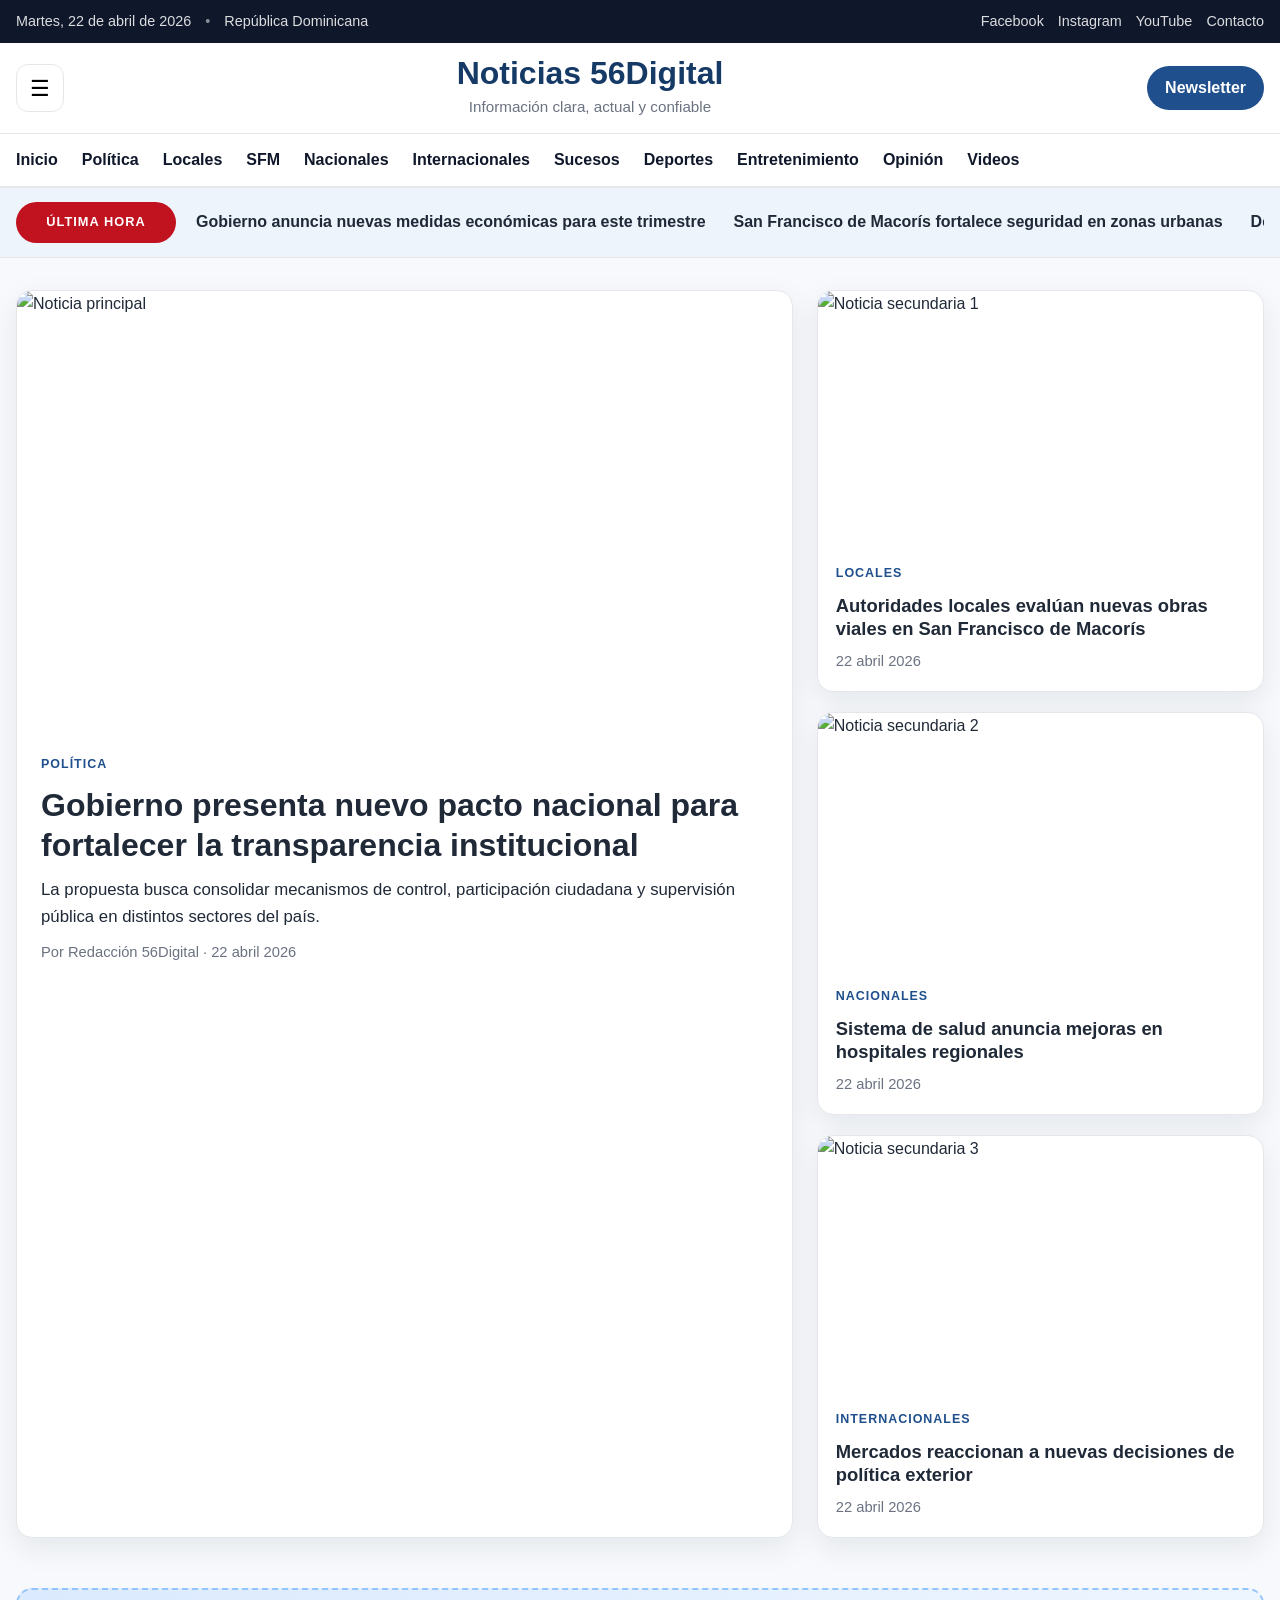
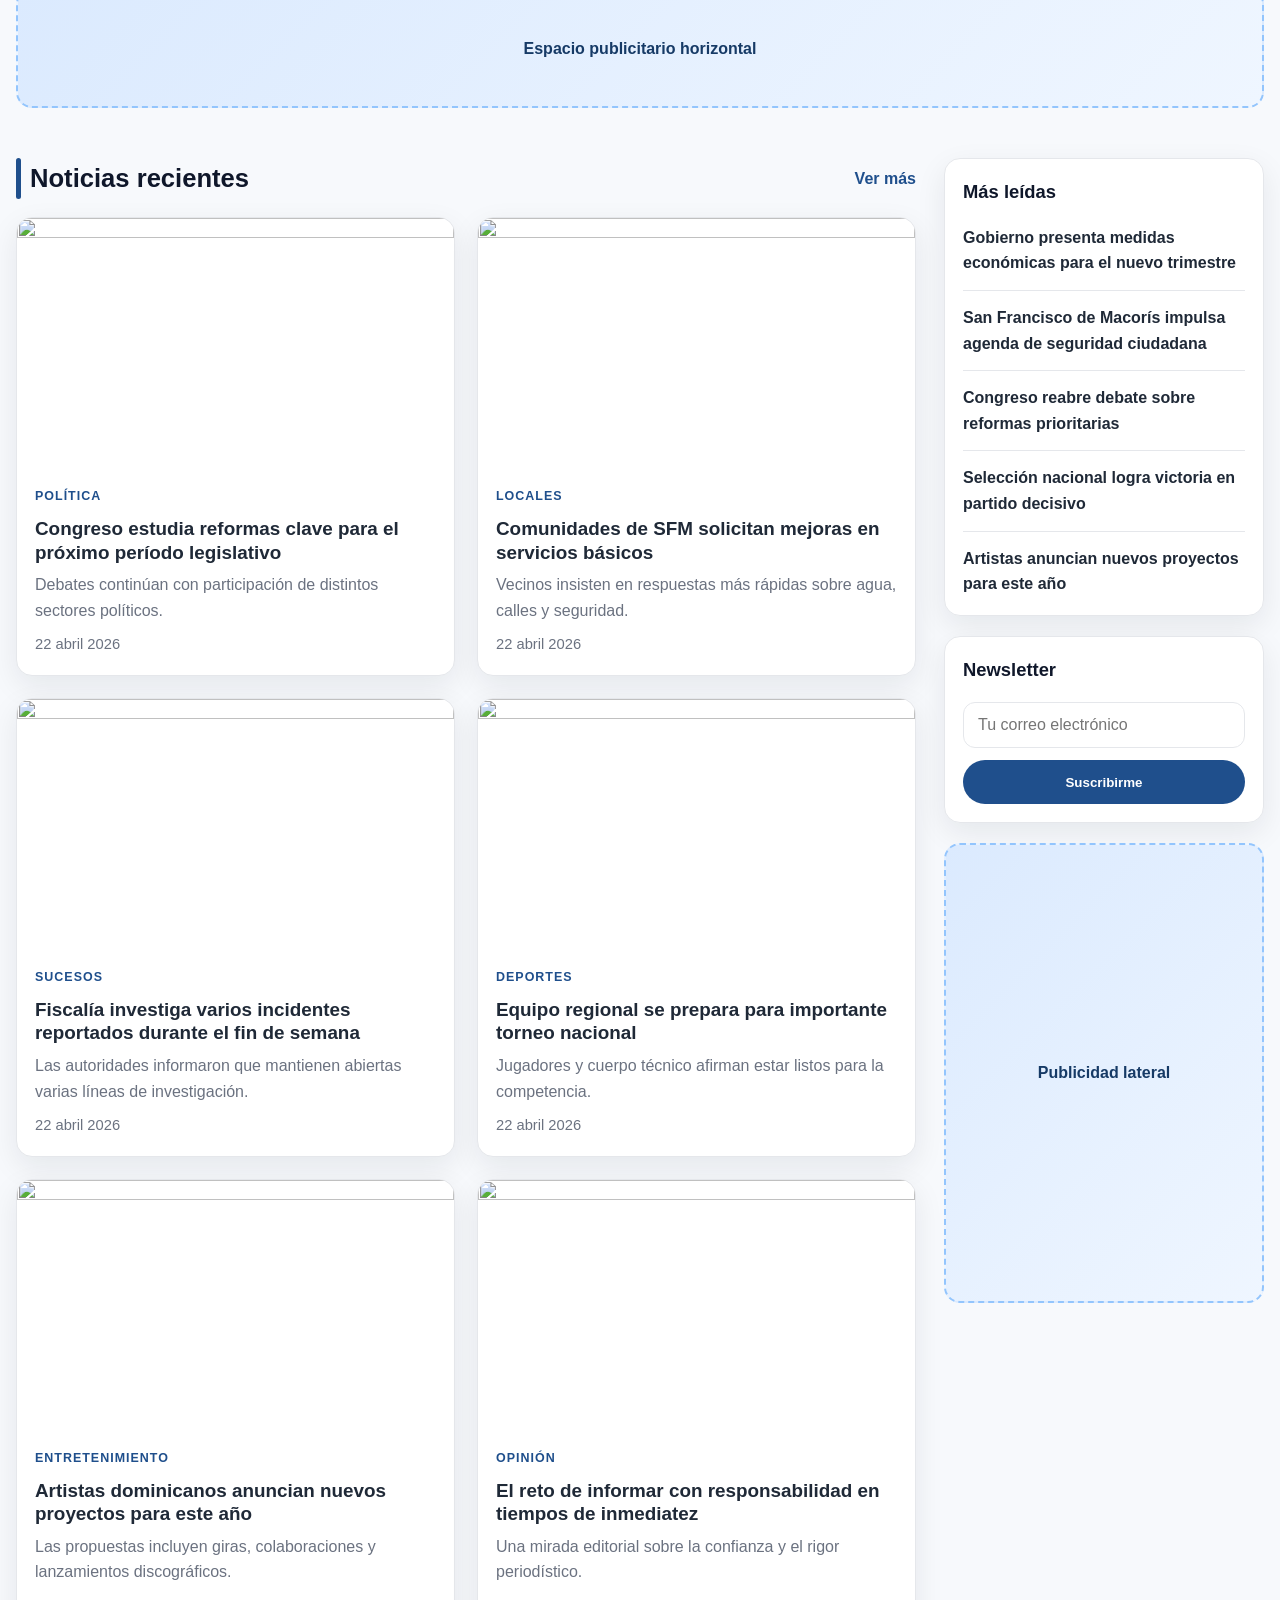
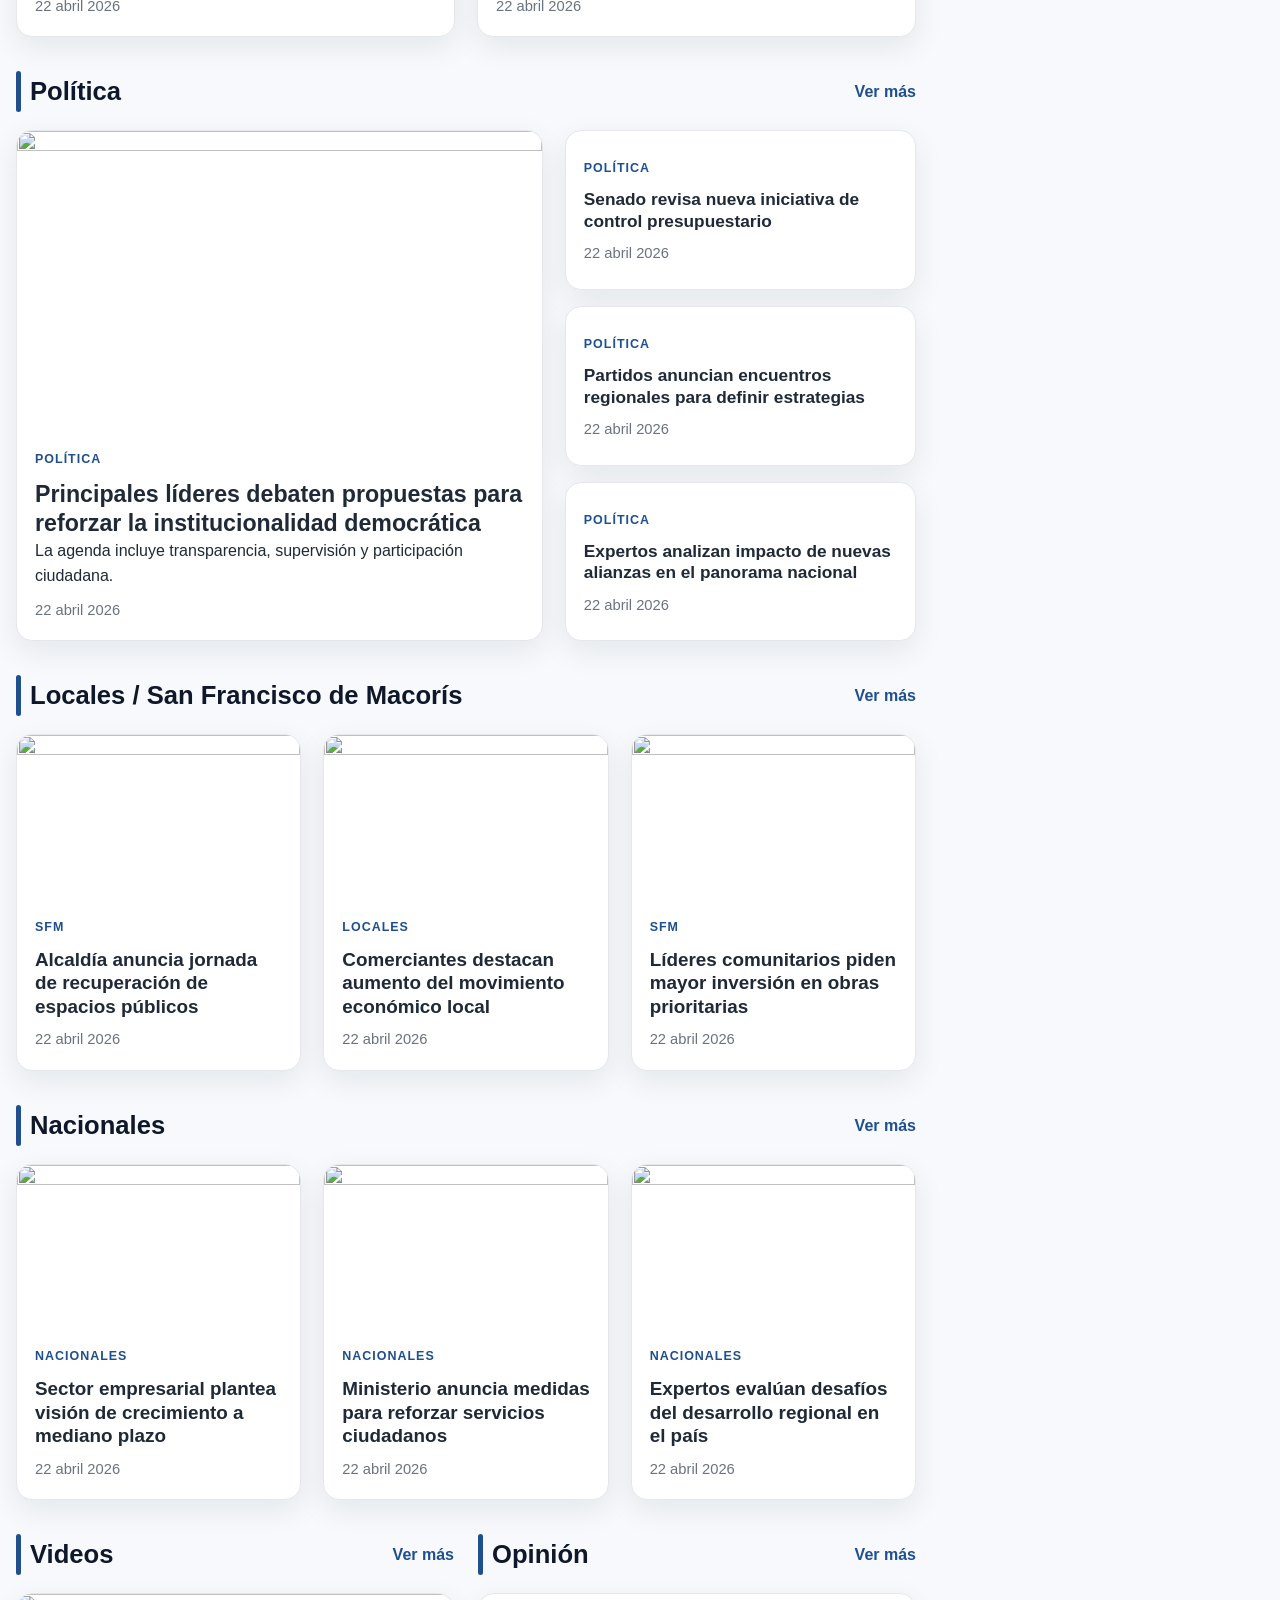
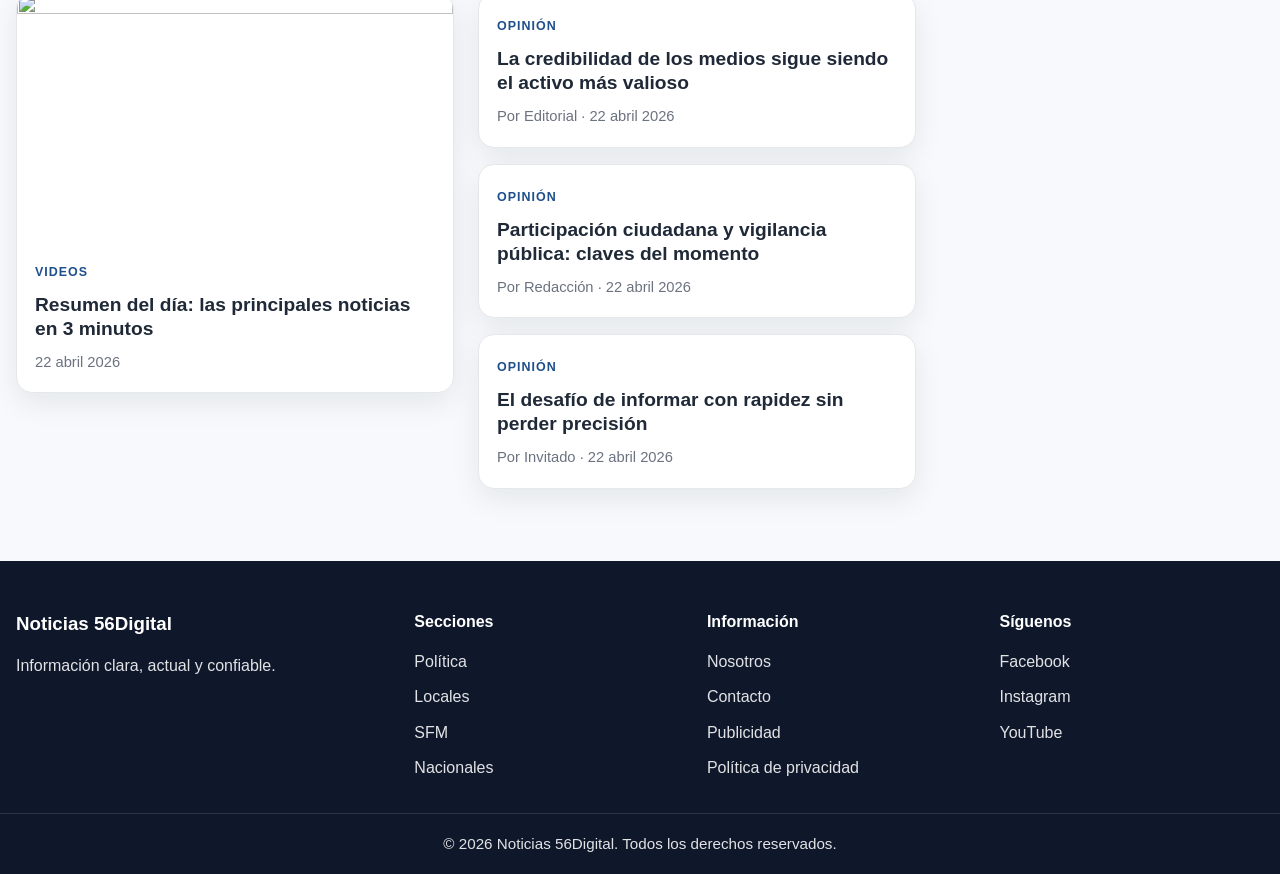
==== noticias56/index.html @ 01915452 "Add files via upload" ====
<!DOCTYPE html>
<html lang="es">
<head>
  <meta charset="UTF-8" />
  <meta name="viewport" content="width=device-width, initial-scale=1.0" />
  <title>Noticias 56Digital | Información clara, actual y confiable</title>
  <meta name="description" content="Portal de noticias de República Dominicana y San Francisco de Macorís. Información clara, actual y confiable." />
  <link rel="stylesheet" href="css/styles.css">
</head>
<body>

  <!-- TOP BAR -->
  <div class="topbar">
    <div class="container topbar-inner">
      <div class="topbar-left">
        <span>Martes, 22 de abril de 2026</span>
        <span class="dot">•</span>
        <span>República Dominicana</span>
      </div>
      <div class="topbar-right">
        <a href="#">Facebook</a>
        <a href="#">Instagram</a>
        <a href="#">YouTube</a>
        <a href="#">Contacto</a>
      </div>
    </div>
  </div>

  <!-- HEADER -->
  <header class="site-header">
    <div class="container header-main">
      <button class="menu-toggle" aria-label="Abrir menú">☰</button>

      <div class="brand">
        <a href="#">
          <h1>Noticias 56Digital</h1>
          <p>Información clara, actual y confiable</p>
        </a>
      </div>

      <div class="header-actions">
        <a href="#" class="btn btn-newsletter">Newsletter</a>
      </div>
    </div>

    <nav class="main-nav">
      <div class="container nav-inner">
        <a href="#">Inicio</a>
        <a href="#">Política</a>
        <a href="#">Locales</a>
        <a href="#">SFM</a>
        <a href="#">Nacionales</a>
        <a href="#">Internacionales</a>
        <a href="#">Sucesos</a>
        <a href="#">Deportes</a>
        <a href="#">Entretenimiento</a>
        <a href="#">Opinión</a>
        <a href="#">Videos</a>
      </div>
    </nav>
  </header>

  <!-- BREAKING NEWS -->
  <section class="breaking-news">
    <div class="container breaking-inner">
      <span class="breaking-label">ÚLTIMA HORA</span>
      <div class="breaking-ticker">
        <a href="#">Gobierno anuncia nuevas medidas económicas para este trimestre</a>
        <a href="#">San Francisco de Macorís fortalece seguridad en zonas urbanas</a>
        <a href="#">Deportes: selección nacional logra importante victoria</a>
      </div>
    </div>
  </section>

  <main>

    <!-- HERO -->
    <section class="hero-section section-space">
      <div class="container hero-grid">
        <article class="hero-main card">
          <a href="#" class="image-wrap">
            <img src="https://via.placeholder.com/900x520" alt="Noticia principal" />
          </a>
          <div class="card-content hero-content">
            <span class="category">Política</span>
            <h2>
              <a href="#">Gobierno presenta nuevo pacto nacional para fortalecer la transparencia institucional</a>
            </h2>
            <p>
              La propuesta busca consolidar mecanismos de control, participación ciudadana y supervisión pública en distintos sectores del país.
            </p>
            <div class="meta">Por Redacción 56Digital · 22 abril 2026</div>
          </div>
        </article>

        <div class="hero-side">
          <article class="side-story card">
            <a href="#" class="image-wrap">
              <img src="https://via.placeholder.com/420x220" alt="Noticia secundaria 1" />
            </a>
            <div class="card-content">
              <span class="category">Locales</span>
              <h3><a href="#">Autoridades locales evalúan nuevas obras viales en San Francisco de Macorís</a></h3>
              <div class="meta">22 abril 2026</div>
            </div>
          </article>

          <article class="side-story card">
            <a href="#" class="image-wrap">
              <img src="https://via.placeholder.com/420x220" alt="Noticia secundaria 2" />
            </a>
            <div class="card-content">
              <span class="category">Nacionales</span>
              <h3><a href="#">Sistema de salud anuncia mejoras en hospitales regionales</a></h3>
              <div class="meta">22 abril 2026</div>
            </div>
          </article>

          <article class="side-story card">
            <a href="#" class="image-wrap">
              <img src="https://via.placeholder.com/420x220" alt="Noticia secundaria 3" />
            </a>
            <div class="card-content">
              <span class="category">Internacionales</span>
              <h3><a href="#">Mercados reaccionan a nuevas decisiones de política exterior</a></h3>
              <div class="meta">22 abril 2026</div>
            </div>
          </article>
        </div>
      </div>
    </section>

    <!-- AD BANNER -->
    <section class="ad-banner section-space-sm">
      <div class="container">
        <div class="ad ad-horizontal">Espacio publicitario horizontal</div>
      </div>
    </section>

    <!-- MAIN CONTENT + SIDEBAR -->
    <section class="main-news section-space">
      <div class="container content-grid">

        <div class="content-main">

          <!-- RECIENTES -->
          <section class="news-block">
            <div class="section-heading">
              <h2>Noticias recientes</h2>
              <a href="#">Ver más</a>
            </div>

            <div class="news-grid">
              <article class="news-card card">
                <a href="#" class="image-wrap"><img src="https://via.placeholder.com/420x250" alt=""></a>
                <div class="card-content">
                  <span class="category">Política</span>
                  <h3><a href="#">Congreso estudia reformas clave para el próximo período legislativo</a></h3>
                  <p>Debates continúan con participación de distintos sectores políticos.</p>
                  <div class="meta">22 abril 2026</div>
                </div>
              </article>

              <article class="news-card card">
                <a href="#" class="image-wrap"><img src="https://via.placeholder.com/420x250" alt=""></a>
                <div class="card-content">
                  <span class="category">Locales</span>
                  <h3><a href="#">Comunidades de SFM solicitan mejoras en servicios básicos</a></h3>
                  <p>Vecinos insisten en respuestas más rápidas sobre agua, calles y seguridad.</p>
                  <div class="meta">22 abril 2026</div>
                </div>
              </article>

              <article class="news-card card">
                <a href="#" class="image-wrap"><img src="https://via.placeholder.com/420x250" alt=""></a>
                <div class="card-content">
                  <span class="category">Sucesos</span>
                  <h3><a href="#">Fiscalía investiga varios incidentes reportados durante el fin de semana</a></h3>
                  <p>Las autoridades informaron que mantienen abiertas varias líneas de investigación.</p>
                  <div class="meta">22 abril 2026</div>
                </div>
              </article>

              <article class="news-card card">
                <a href="#" class="image-wrap"><img src="https://via.placeholder.com/420x250" alt=""></a>
                <div class="card-content">
                  <span class="category">Deportes</span>
                  <h3><a href="#">Equipo regional se prepara para importante torneo nacional</a></h3>
                  <p>Jugadores y cuerpo técnico afirman estar listos para la competencia.</p>
                  <div class="meta">22 abril 2026</div>
                </div>
              </article>

              <article class="news-card card">
                <a href="#" class="image-wrap"><img src="https://via.placeholder.com/420x250" alt=""></a>
                <div class="card-content">
                  <span class="category">Entretenimiento</span>
                  <h3><a href="#">Artistas dominicanos anuncian nuevos proyectos para este año</a></h3>
                  <p>Las propuestas incluyen giras, colaboraciones y lanzamientos discográficos.</p>
                  <div class="meta">22 abril 2026</div>
                </div>
              </article>

              <article class="news-card card">
                <a href="#" class="image-wrap"><img src="https://via.placeholder.com/420x250" alt=""></a>
                <div class="card-content">
                  <span class="category">Opinión</span>
                  <h3><a href="#">El reto de informar con responsabilidad en tiempos de inmediatez</a></h3>
                  <p>Una mirada editorial sobre la confianza y el rigor periodístico.</p>
                  <div class="meta">22 abril 2026</div>
                </div>
              </article>
            </div>
          </section>

          <!-- POLITICA -->
          <section class="news-block">
            <div class="section-heading">
              <h2>Política</h2>
              <a href="#">Ver más</a>
            </div>

            <div class="featured-row">
              <article class="featured-main card">
                <a href="#" class="image-wrap"><img src="https://via.placeholder.com/780x430" alt=""></a>
                <div class="card-content">
                  <span class="category">Política</span>
                  <h3><a href="#">Principales líderes debaten propuestas para reforzar la institucionalidad democrática</a></h3>
                  <p>La agenda incluye transparencia, supervisión y participación ciudadana.</p>
                  <div class="meta">22 abril 2026</div>
                </div>
              </article>

              <div class="featured-list">
                <article class="mini-card card">
                  <div class="card-content">
                    <span class="category">Política</span>
                    <h4><a href="#">Senado revisa nueva iniciativa de control presupuestario</a></h4>
                    <div class="meta">22 abril 2026</div>
                  </div>
                </article>

                <article class="mini-card card">
                  <div class="card-content">
                    <span class="category">Política</span>
                    <h4><a href="#">Partidos anuncian encuentros regionales para definir estrategias</a></h4>
                    <div class="meta">22 abril 2026</div>
                  </div>
                </article>

                <article class="mini-card card">
                  <div class="card-content">
                    <span class="category">Política</span>
                    <h4><a href="#">Expertos analizan impacto de nuevas alianzas en el panorama nacional</a></h4>
                    <div class="meta">22 abril 2026</div>
                  </div>
                </article>
              </div>
            </div>
          </section>

          <!-- LOCALES / SFM -->
          <section class="news-block">
            <div class="section-heading">
              <h2>Locales / San Francisco de Macorís</h2>
              <a href="#">Ver más</a>
            </div>

            <div class="news-grid news-grid-3">
              <article class="news-card card">
                <a href="#" class="image-wrap"><img src="https://via.placeholder.com/420x250" alt=""></a>
                <div class="card-content">
                  <span class="category">SFM</span>
                  <h3><a href="#">Alcaldía anuncia jornada de recuperación de espacios públicos</a></h3>
                  <div class="meta">22 abril 2026</div>
                </div>
              </article>

              <article class="news-card card">
                <a href="#" class="image-wrap"><img src="https://via.placeholder.com/420x250" alt=""></a>
                <div class="card-content">
                  <span class="category">Locales</span>
                  <h3><a href="#">Comerciantes destacan aumento del movimiento económico local</a></h3>
                  <div class="meta">22 abril 2026</div>
                </div>
              </article>

              <article class="news-card card">
                <a href="#" class="image-wrap"><img src="https://via.placeholder.com/420x250" alt=""></a>
                <div class="card-content">
                  <span class="category">SFM</span>
                  <h3><a href="#">Líderes comunitarios piden mayor inversión en obras prioritarias</a></h3>
                  <div class="meta">22 abril 2026</div>
                </div>
              </article>
            </div>
          </section>

          <!-- NACIONALES -->
          <section class="news-block">
            <div class="section-heading">
              <h2>Nacionales</h2>
              <a href="#">Ver más</a>
            </div>

            <div class="news-grid news-grid-3">
              <article class="news-card card">
                <a href="#" class="image-wrap"><img src="https://via.placeholder.com/420x250" alt=""></a>
                <div class="card-content">
                  <span class="category">Nacionales</span>
                  <h3><a href="#">Sector empresarial plantea visión de crecimiento a mediano plazo</a></h3>
                  <div class="meta">22 abril 2026</div>
                </div>
              </article>

              <article class="news-card card">
                <a href="#" class="image-wrap"><img src="https://via.placeholder.com/420x250" alt=""></a>
                <div class="card-content">
                  <span class="category">Nacionales</span>
                  <h3><a href="#">Ministerio anuncia medidas para reforzar servicios ciudadanos</a></h3>
                  <div class="meta">22 abril 2026</div>
                </div>
              </article>

              <article class="news-card card">
                <a href="#" class="image-wrap"><img src="https://via.placeholder.com/420x250" alt=""></a>
                <div class="card-content">
                  <span class="category">Nacionales</span>
                  <h3><a href="#">Expertos evalúan desafíos del desarrollo regional en el país</a></h3>
                  <div class="meta">22 abril 2026</div>
                </div>
              </article>
            </div>
          </section>

          <!-- VIDEOS + OPINION -->
          <section class="dual-block">
            <div class="dual-col">
              <div class="section-heading">
                <h2>Videos</h2>
                <a href="#">Ver más</a>
              </div>

              <article class="video-main card">
                <a href="#" class="image-wrap"><img src="https://via.placeholder.com/700x380" alt=""></a>
                <div class="card-content">
                  <span class="category">Videos</span>
                  <h3><a href="#">Resumen del día: las principales noticias en 3 minutos</a></h3>
                  <div class="meta">22 abril 2026</div>
                </div>
              </article>
            </div>

            <div class="dual-col">
              <div class="section-heading">
                <h2>Opinión</h2>
                <a href="#">Ver más</a>
              </div>

              <div class="opinion-list">
                <article class="opinion-item card">
                  <div class="card-content">
                    <span class="category">Opinión</span>
                    <h3><a href="#">La credibilidad de los medios sigue siendo el activo más valioso</a></h3>
                    <div class="meta">Por Editorial · 22 abril 2026</div>
                  </div>
                </article>

                <article class="opinion-item card">
                  <div class="card-content">
                    <span class="category">Opinión</span>
                    <h3><a href="#">Participación ciudadana y vigilancia pública: claves del momento</a></h3>
                    <div class="meta">Por Redacción · 22 abril 2026</div>
                  </div>
                </article>

                <article class="opinion-item card">
                  <div class="card-content">
                    <span class="category">Opinión</span>
                    <h3><a href="#">El desafío de informar con rapidez sin perder precisión</a></h3>
                    <div class="meta">Por Invitado · 22 abril 2026</div>
                  </div>
                </article>
              </div>
            </div>
          </section>

        </div>

        <!-- SIDEBAR -->
        <aside class="sidebar">
          <section class="sidebar-widget card">
            <div class="widget-title">Más leídas</div>
            <ul class="popular-list">
              <li><a href="#">Gobierno presenta medidas económicas para el nuevo trimestre</a></li>
              <li><a href="#">San Francisco de Macorís impulsa agenda de seguridad ciudadana</a></li>
              <li><a href="#">Congreso reabre debate sobre reformas prioritarias</a></li>
              <li><a href="#">Selección nacional logra victoria en partido decisivo</a></li>
              <li><a href="#">Artistas anuncian nuevos proyectos para este año</a></li>
            </ul>
          </section>

          <section class="sidebar-widget card">
            <div class="widget-title">Newsletter</div>
            <form class="newsletter-form">
              <input type="email" placeholder="Tu correo electrónico" />
              <button type="submit" class="btn btn-primary">Suscribirme</button>
            </form>
          </section>

          <section class="sidebar-widget">
            <div class="ad ad-vertical">Publicidad lateral</div>
          </section>
        </aside>

      </div>
    </section>

  </main>

  <!-- FOOTER -->
  <footer class="site-footer">
    <div class="container footer-grid">
      <div>
        <h3>Noticias 56Digital</h3>
        <p>Información clara, actual y confiable.</p>
      </div>

      <div>
        <h4>Secciones</h4>
        <ul>
          <li><a href="#">Política</a></li>
          <li><a href="#">Locales</a></li>
          <li><a href="#">SFM</a></li>
          <li><a href="#">Nacionales</a></li>
        </ul>
      </div>

      <div>
        <h4>Información</h4>
        <ul>
          <li><a href="#">Nosotros</a></li>
          <li><a href="#">Contacto</a></li>
          <li><a href="#">Publicidad</a></li>
          <li><a href="#">Política de privacidad</a></li>
        </ul>
      </div>

      <div>
        <h4>Síguenos</h4>
        <ul>
          <li><a href="#">Facebook</a></li>
          <li><a href="#">Instagram</a></li>
          <li><a href="#">YouTube</a></li>
        </ul>
      </div>
    </div>

    <div class="footer-bottom">
      <div class="container">
        <p>© 2026 Noticias 56Digital. Todos los derechos reservados.</p>
      </div>
    </div>
  </footer>

</body>
</html>
---- noticias56/css/styles.css ----
:root {
  --primary: #1f4f8c;
  --primary-dark: #163a66;
  --accent: #0f172a;
  --text: #1f2937;
  --muted: #6b7280;
  --border: #e5e7eb;
  --bg: #f7f9fc;
  --white: #ffffff;
  --shadow: 0 10px 30px rgba(15, 23, 42, 0.08);
  --radius: 16px;
  --radius-sm: 10px;
  --container: 1280px;
}

* {
  margin: 0;
  padding: 0;
  box-sizing: border-box;
}

html {
  scroll-behavior: smooth;
}

body {
  font-family: Arial, Helvetica, sans-serif;
  color: var(--text);
  background: var(--bg);
  line-height: 1.6;
}

img {
  width: 100%;
  display: block;
  object-fit: cover;
}

a {
  color: inherit;
  text-decoration: none;
}

ul {
  list-style: none;
}

.container {
  width: min(100% - 32px, var(--container));
  margin-inline: auto;
}

.section-space {
  padding: 32px 0;
}

.section-space-sm {
  padding: 18px 0;
}

/* TOPBAR */
.topbar {
  background: var(--accent);
  color: rgba(255, 255, 255, 0.85);
  font-size: 0.9rem;
}

.topbar-inner {
  display: flex;
  justify-content: space-between;
  gap: 20px;
  padding: 10px 0;
  flex-wrap: wrap;
}

.topbar-left,
.topbar-right {
  display: flex;
  align-items: center;
  gap: 14px;
}

.topbar-right a:hover {
  color: #fff;
}

.dot {
  opacity: 0.6;
}

/* HEADER */
.site-header {
  background: var(--white);
  border-bottom: 1px solid var(--border);
  position: sticky;
  top: 0;
  z-index: 100;
}

.header-main {
  display: grid;
  grid-template-columns: 80px 1fr 180px;
  align-items: center;
  min-height: 90px;
  gap: 16px;
}

.menu-toggle {
  border: 1px solid var(--border);
  background: var(--white);
  width: 48px;
  height: 48px;
  border-radius: 12px;
  font-size: 1.4rem;
  cursor: pointer;
  transition: 0.25s ease;
}

.menu-toggle:hover {
  background: var(--bg);
}

.brand {
  text-align: center;
}

.brand h1 {
  color: var(--primary-dark);
  font-size: 2rem;
  line-height: 1.1;
  font-weight: 800;
}

.brand p {
  color: var(--muted);
  font-size: 0.95rem;
  margin-top: 4px;
}

.header-actions {
  display: flex;
  justify-content: flex-end;
}

.btn {
  display: inline-flex;
  align-items: center;
  justify-content: center;
  min-height: 44px;
  padding: 0 18px;
  border-radius: 999px;
  font-weight: 700;
  border: none;
  cursor: pointer;
  transition: 0.25s ease;
}

.btn-newsletter,
.btn-primary {
  background: var(--primary);
  color: var(--white);
}

.btn-newsletter:hover,
.btn-primary:hover {
  background: var(--primary-dark);
}

.main-nav {
  border-top: 1px solid var(--border);
  border-bottom: 1px solid var(--border);
  background: var(--white);
}

.nav-inner {
  display: flex;
  gap: 24px;
  align-items: center;
  min-height: 52px;
  overflow-x: auto;
  white-space: nowrap;
}

.nav-inner a {
  font-weight: 700;
  color: var(--accent);
  position: relative;
  padding: 4px 0;
}

.nav-inner a:hover {
  color: var(--primary);
}

/* BREAKING */
.breaking-news {
  background: #eef4fb;
  border-bottom: 1px solid var(--border);
}

.breaking-inner {
  display: grid;
  grid-template-columns: 160px 1fr;
  align-items: center;
  gap: 20px;
  padding: 14px 0;
}

.breaking-label {
  background: #c1121f;
  color: var(--white);
  font-size: 0.8rem;
  font-weight: 800;
  letter-spacing: 0.08em;
  padding: 10px 14px;
  border-radius: 999px;
  text-align: center;
}

.breaking-ticker {
  display: flex;
  gap: 28px;
  overflow-x: auto;
  white-space: nowrap;
}

.breaking-ticker a {
  font-weight: 700;
}

.breaking-ticker a:hover {
  color: var(--primary);
}

/* CARD */
.card {
  background: var(--white);
  border: 1px solid var(--border);
  border-radius: var(--radius);
  box-shadow: var(--shadow);
  overflow: hidden;
}

.card-content {
  padding: 18px;
}

.image-wrap img {
  aspect-ratio: 16 / 9;
}

.category {
  display: inline-block;
  font-size: 0.78rem;
  font-weight: 800;
  text-transform: uppercase;
  letter-spacing: 0.08em;
  color: var(--primary);
  margin-bottom: 10px;
}

.meta {
  color: var(--muted);
  font-size: 0.92rem;
  margin-top: 10px;
}

.card h2,
.card h3,
.card h4 {
  line-height: 1.25;
}

.card h2 a:hover,
.card h3 a:hover,
.card h4 a:hover {
  color: var(--primary);
}

/* HERO */
.hero-grid {
  display: grid;
  grid-template-columns: 1.65fr 0.95fr;
  gap: 24px;
}

.hero-main .hero-content {
  padding: 24px;
}

.hero-main h2 {
  font-size: 2rem;
  margin-bottom: 12px;
}

.hero-main p {
  color: var(--text);
  font-size: 1.05rem;
}

.hero-side {
  display: grid;
  gap: 20px;
}

.side-story h3 {
  font-size: 1.15rem;
}

/* ADS */
.ad {
  background: linear-gradient(135deg, #dbeafe, #eff6ff);
  border: 2px dashed #93c5fd;
  color: var(--primary-dark);
  border-radius: var(--radius);
  display: flex;
  align-items: center;
  justify-content: center;
  font-weight: 800;
  text-align: center;
  padding: 20px;
}

.ad-horizontal {
  min-height: 120px;
}

.ad-vertical {
  min-height: 460px;
}

/* MAIN CONTENT GRID */
.content-grid {
  display: grid;
  grid-template-columns: 1fr 320px;
  gap: 28px;
}

.content-main {
  min-width: 0;
}

.news-block + .news-block,
.news-block + .dual-block,
.dual-block + .news-block {
  margin-top: 34px;
}

.section-heading {
  display: flex;
  align-items: center;
  justify-content: space-between;
  gap: 16px;
  margin-bottom: 18px;
}

.section-heading h2 {
  font-size: 1.6rem;
  color: var(--accent);
  position: relative;
  padding-left: 14px;
}

.section-heading h2::before {
  content: "";
  width: 5px;
  height: 100%;
  background: var(--primary);
  border-radius: 999px;
  position: absolute;
  left: 0;
  top: 0;
}

.section-heading a {
  color: var(--primary);
  font-weight: 700;
}

.section-heading a:hover {
  text-decoration: underline;
}

.news-grid {
  display: grid;
  grid-template-columns: repeat(2, 1fr);
  gap: 22px;
}

.news-grid-3 {
  grid-template-columns: repeat(3, 1fr);
}

.news-card h3 {
  font-size: 1.18rem;
  margin-bottom: 8px;
}

.news-card p {
  color: var(--muted);
}

/* FEATURED ROW */
.featured-row {
  display: grid;
  grid-template-columns: 1.35fr 0.9fr;
  gap: 22px;
}

.featured-main h3 {
  font-size: 1.45rem;
}

.featured-list {
  display: grid;
  gap: 16px;
}

.mini-card {
  min-height: 120px;
  display: flex;
  align-items: center;
}

.mini-card h4 {
  font-size: 1.08rem;
}

/* DUAL */
.dual-block {
  display: grid;
  grid-template-columns: 1fr 1fr;
  gap: 24px;
}

.video-main h3,
.opinion-item h3 {
  font-size: 1.2rem;
}

.opinion-list {
  display: grid;
  gap: 16px;
}

/* SIDEBAR */
.sidebar {
  display: grid;
  gap: 20px;
  align-self: start;
  position: sticky;
  top: 150px;
}

.sidebar-widget {
  overflow: hidden;
}

.widget-title {
  font-size: 1.15rem;
  font-weight: 800;
  color: var(--accent);
  padding: 18px 18px 0;
}

.popular-list {
  padding: 18px;
  display: grid;
  gap: 14px;
}

.popular-list li {
  padding-bottom: 14px;
  border-bottom: 1px solid var(--border);
}

.popular-list li:last-child {
  border-bottom: none;
  padding-bottom: 0;
}

.popular-list a {
  font-weight: 700;
}

.popular-list a:hover {
  color: var(--primary);
}

.newsletter-form {
  padding: 18px;
  display: grid;
  gap: 12px;
}

.newsletter-form input {
  width: 100%;
  min-height: 46px;
  border: 1px solid var(--border);
  border-radius: 12px;
  padding: 0 14px;
  outline: none;
  font-size: 1rem;
}

.newsletter-form input:focus {
  border-color: var(--primary);
}

/* FOOTER */
.site-footer {
  margin-top: 40px;
  background: var(--accent);
  color: rgba(255, 255, 255, 0.88);
}

.footer-grid {
  display: grid;
  grid-template-columns: 1.4fr 1fr 1fr 1fr;
  gap: 28px;
  padding: 48px 0 32px;
}

.site-footer h3,
.site-footer h4 {
  color: #fff;
  margin-bottom: 14px;
}

.site-footer ul {
  display: grid;
  gap: 10px;
}

.site-footer a:hover {
  color: #fff;
}

.footer-bottom {
  border-top: 1px solid rgba(255, 255, 255, 0.12);
}

.footer-bottom p {
  padding: 18px 0;
  text-align: center;
  font-size: 0.95rem;
}

/* RESPONSIVE */
@media (max-width: 1200px) {
  .content-grid {
    grid-template-columns: 1fr;
  }

  .sidebar {
    position: static;
    top: auto;
  }

  .ad-vertical {
    min-height: 180px;
  }
}

@media (max-width: 992px) {
  .hero-grid,
  .featured-row,
  .dual-block,
  .footer-grid {
    grid-template-columns: 1fr;
  }

  .news-grid-3 {
    grid-template-columns: repeat(2, 1fr);
  }

  .header-main {
    grid-template-columns: 60px 1fr 140px;
  }

  .brand h1 {
    font-size: 1.7rem;
  }

  .breaking-inner {
    grid-template-columns: 1fr;
  }
}

@media (max-width: 768px) {
  .topbar-inner,
  .header-main {
    gap: 12px;
  }

  .header-main {
    grid-template-columns: 52px 1fr auto;
    min-height: 78px;
  }

  .brand {
    text-align: left;
  }

  .brand h1 {
    font-size: 1.4rem;
  }

  .brand p {
    font-size: 0.82rem;
  }

  .btn-newsletter {
    padding: 0 14px;
    min-height: 40px;
    font-size: 0.9rem;
  }

  .news-grid,
  .news-grid-3 {
    grid-template-columns: 1fr;
  }

  .hero-main h2 {
    font-size: 1.55rem;
  }

  .section-heading h2 {
    font-size: 1.3rem;
  }

  .nav-inner {
    gap: 18px;
  }
}

@media (max-width: 480px) {
  .container {
    width: min(100% - 20px, var(--container));
  }

  .topbar-right {
    gap: 10px;
  }

  .menu-toggle {
    width: 42px;
    height: 42px;
  }

  .hero-main h2 {
    font-size: 1.35rem;
  }

  .card-content {
    padding: 15px;
  }

  .section-space {
    padding: 24px 0;
  }
}
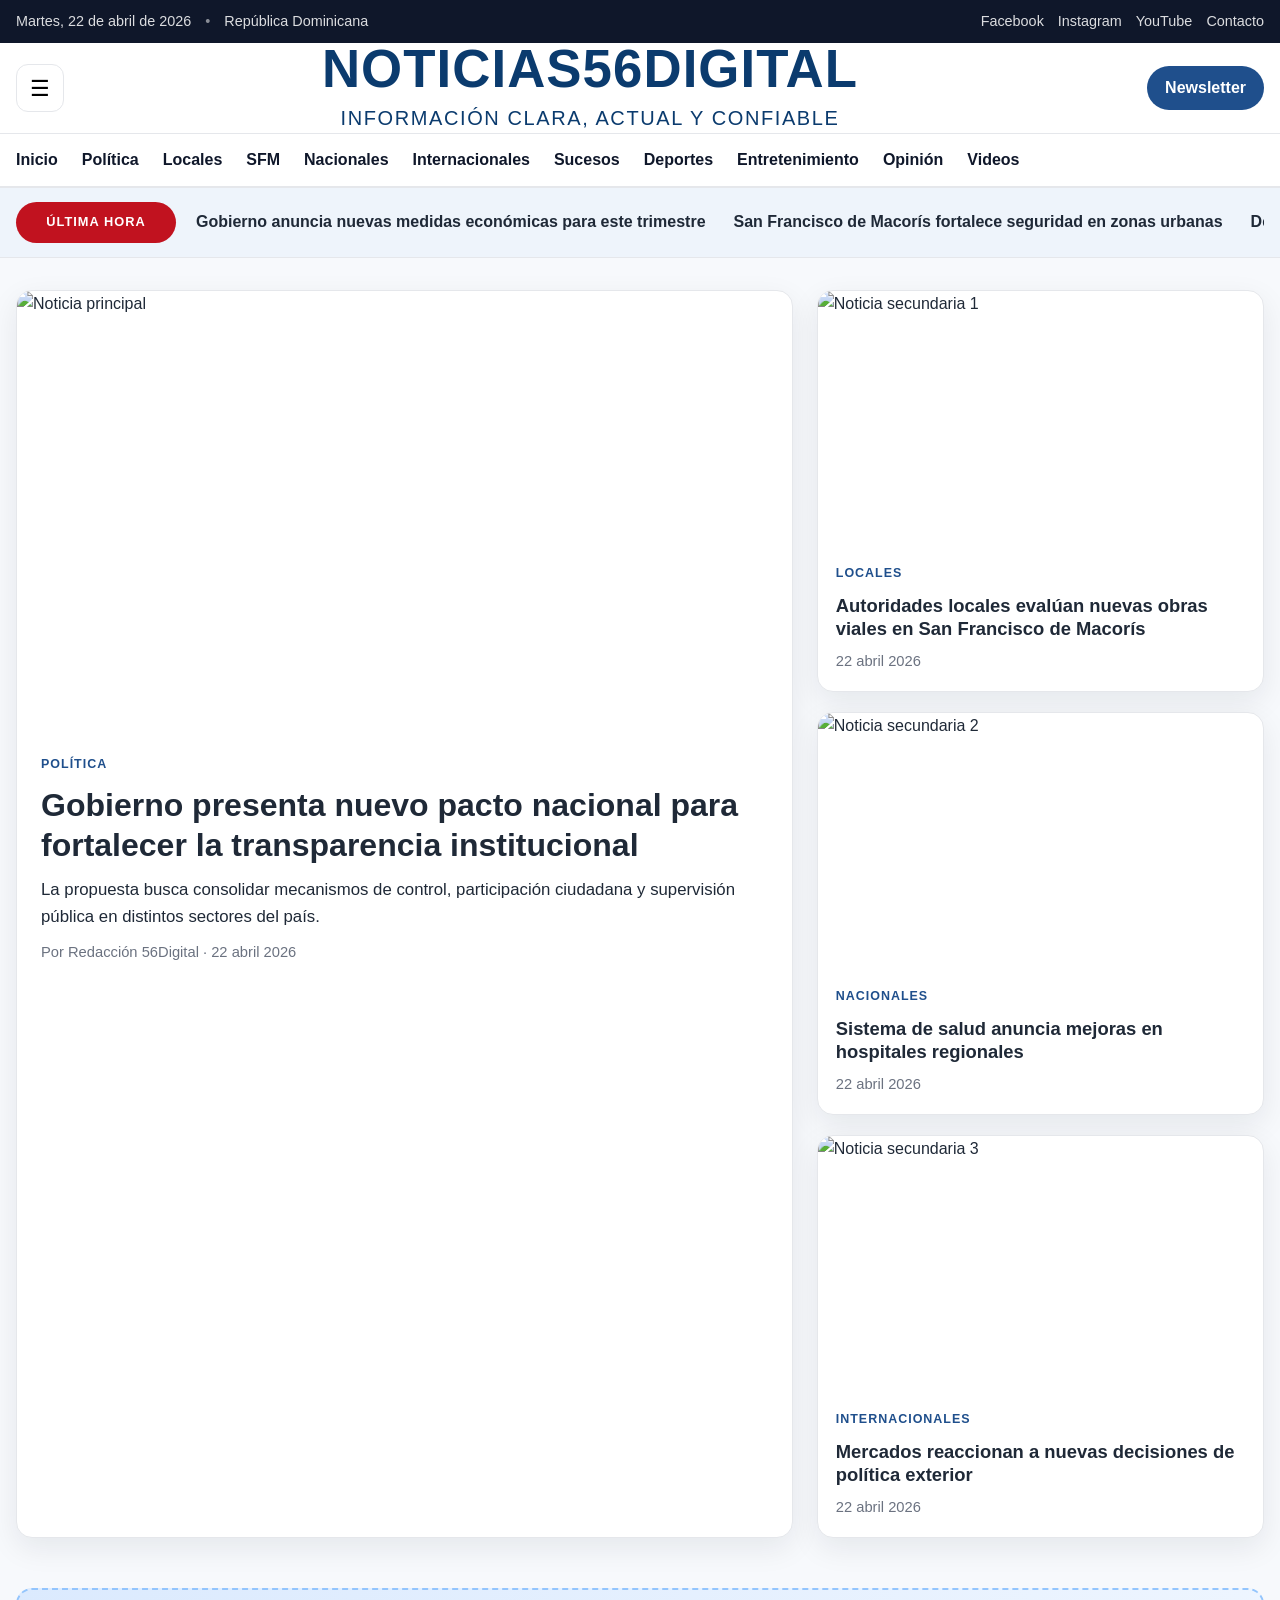
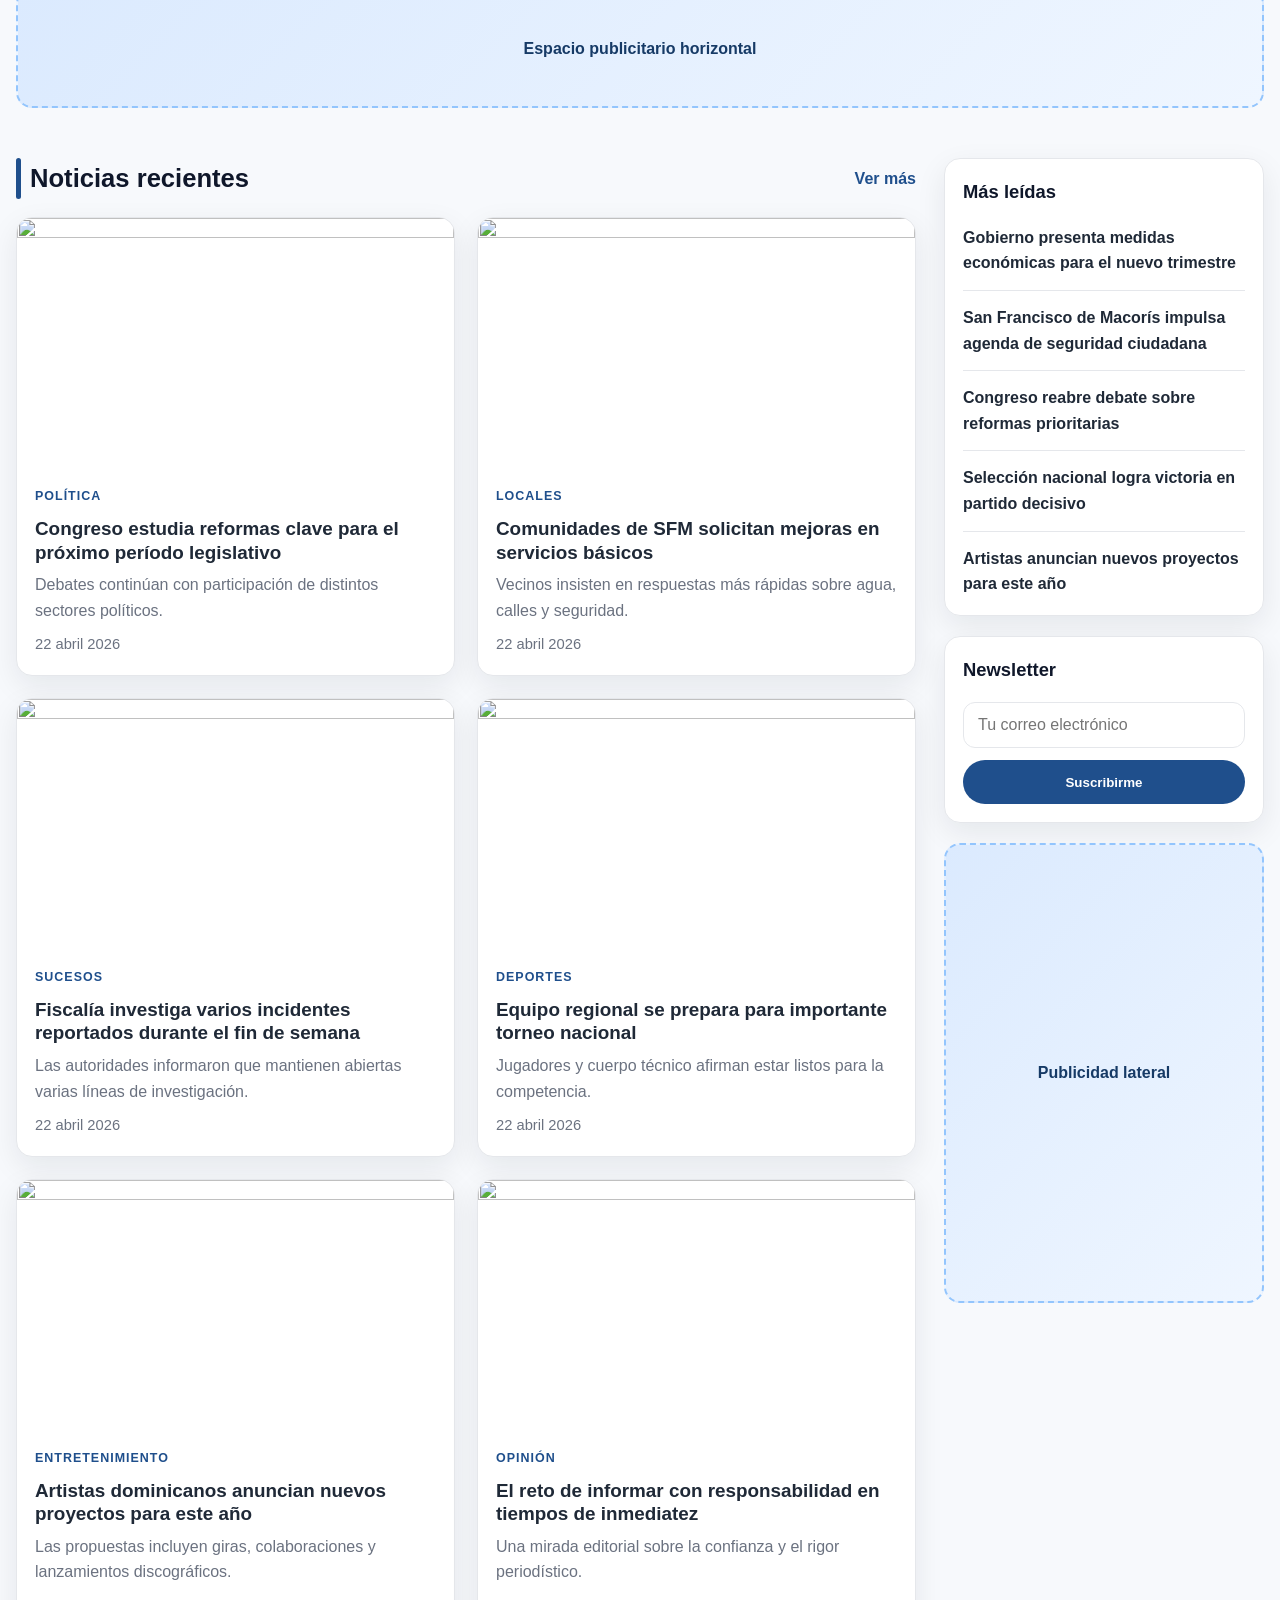
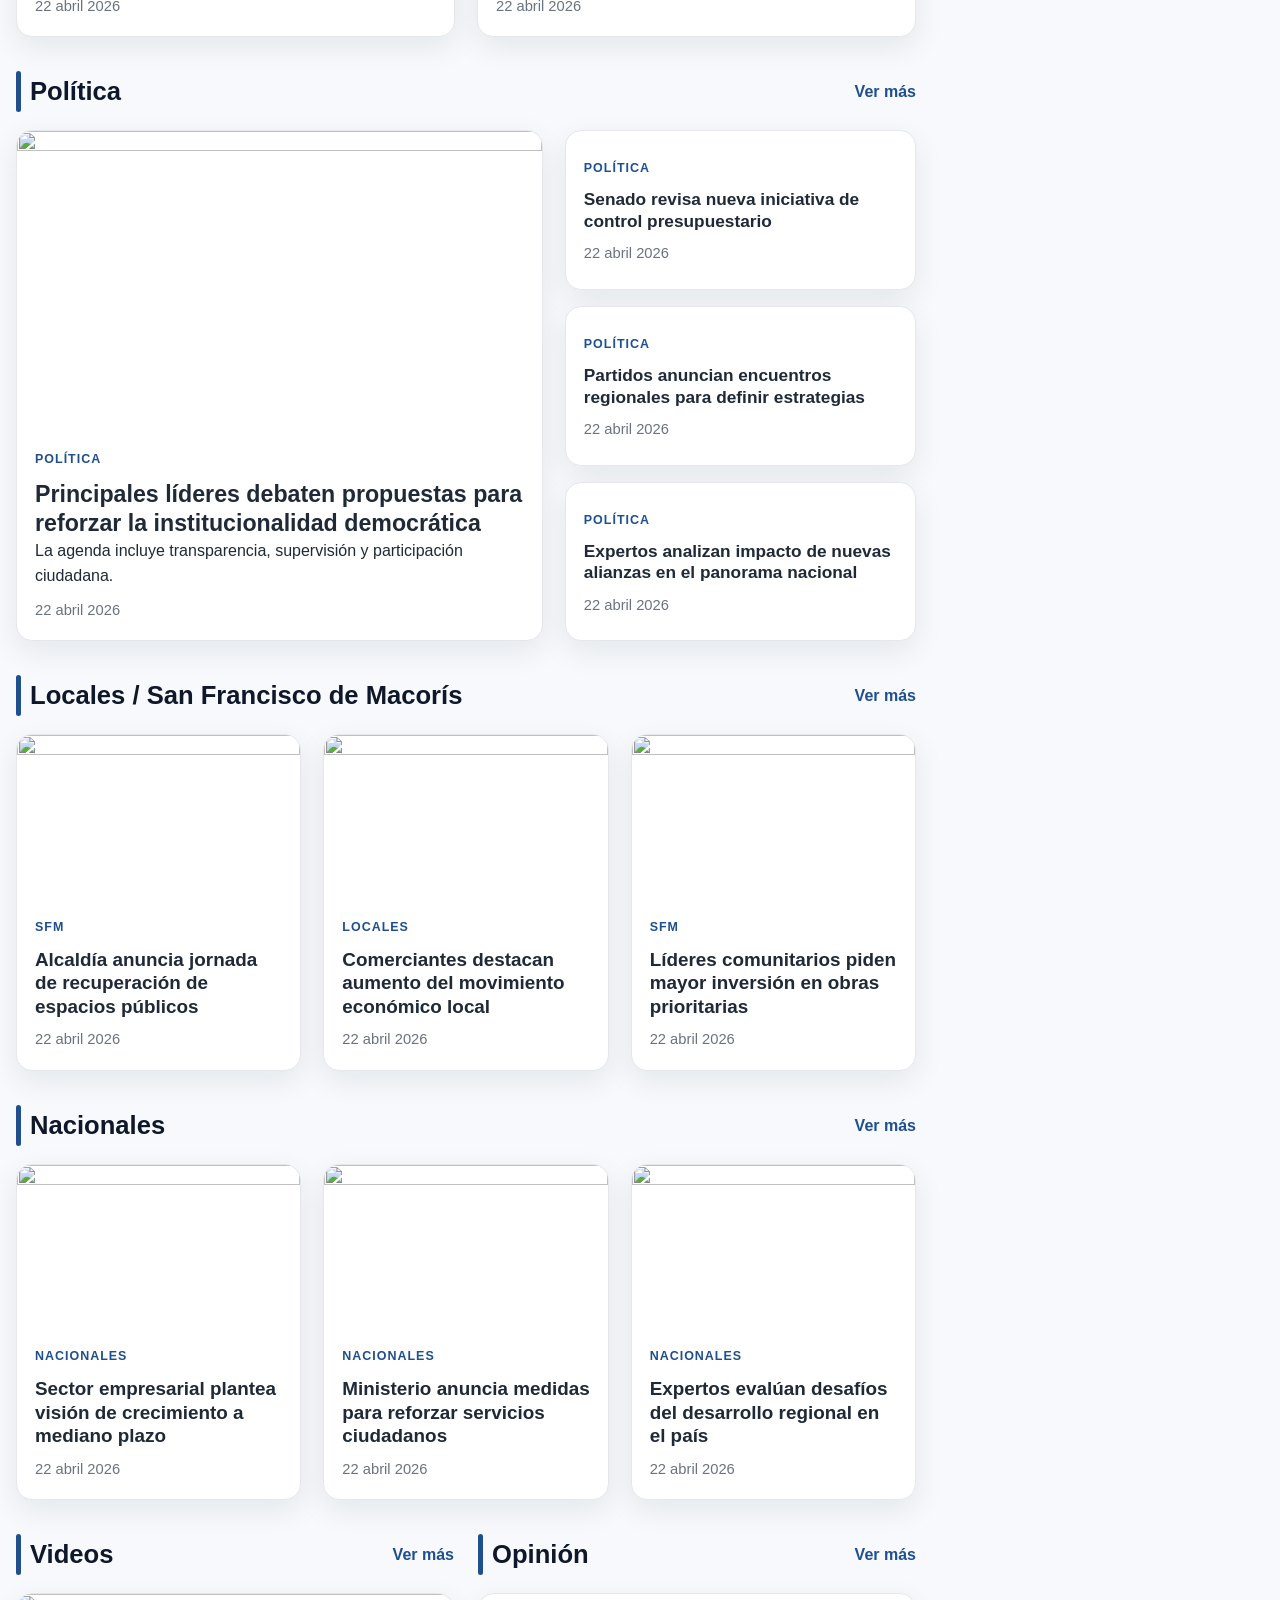
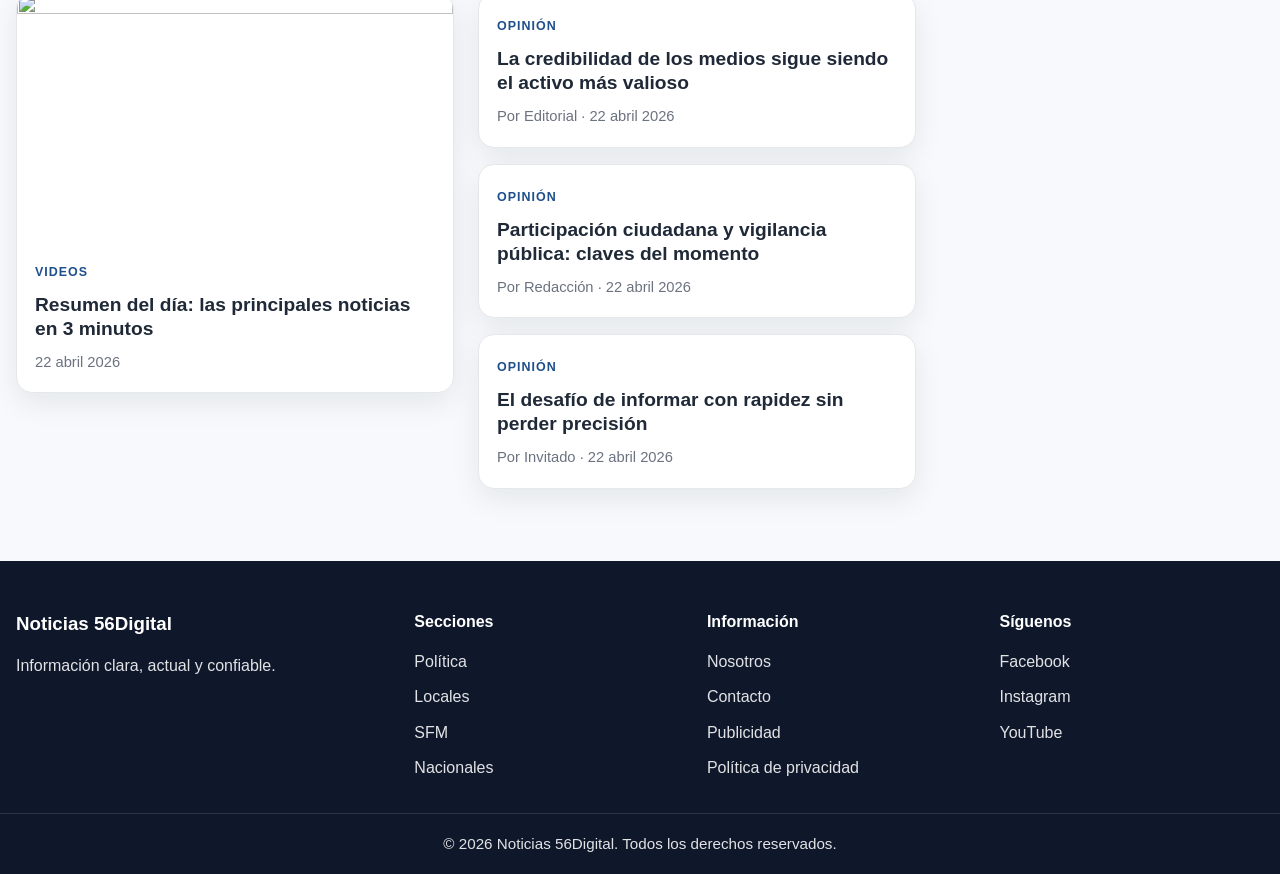
==== commit b5e6dcce: "Update index.html" ====
--- a/noticias56/index.html
+++ b/noticias56/index.html
@@ -30,15 +30,13 @@
   <header class="site-header">
     <div class="container header-main">
       <button class="menu-toggle" aria-label="Abrir menú">☰</button>
-
-      <div class="brand">
-        <a href="#">
-          <h1>Noticias 56Digital</h1>
-          <p>Información clara, actual y confiable</p>
-        </a>
-      </div>
-
-      <div class="header-actions">
+<div class="brand">
+  <a href="#">
+    <h1>NOTICIAS56DIGITAL</h1>
+    <p>INFORMACIÓN CLARA, ACTUAL Y CONFIABLE</p>
+  </a>
+</div>   
+   <div class="header-actions">
         <a href="#" class="btn btn-newsletter">Newsletter</a>
       </div>
     </div>
@@ -464,4 +462,4 @@
   </footer>
 
 </body>
-</html>+</html>
--- a/noticias56/css/styles.css
+++ b/noticias56/css/styles.css
@@ -119,24 +119,33 @@
 .menu-toggle:hover {
   background: var(--bg);
 }
-
 .brand {
   text-align: center;
 }
 
+.brand a {
+  display: inline-block;
+}
+
 .brand h1 {
-  color: var(--primary-dark);
-  font-size: 2rem;
-  line-height: 1.1;
-  font-weight: 800;
+  color: #0b3b6e;
+  font-size: 3.3rem;
+  line-height: 1;
+  font-weight: 900;
+  letter-spacing: 0.02em;
+  text-transform: uppercase;
+  margin: 0;
 }
 
 .brand p {
-  color: var(--muted);
-  font-size: 0.95rem;
-  margin-top: 4px;
-}
-
+  color: #0b3b6e;
+  font-size: 1.25rem;
+  line-height: 1.2;
+  font-weight: 500;
+  letter-spacing: 0.08em;
+  text-transform: uppercase;
+  margin-top: 10px;
+}
 .header-actions {
   display: flex;
   justify-content: flex-end;
@@ -659,4 +668,4 @@
   .section-space {
     padding: 24px 0;
   }
-}+}
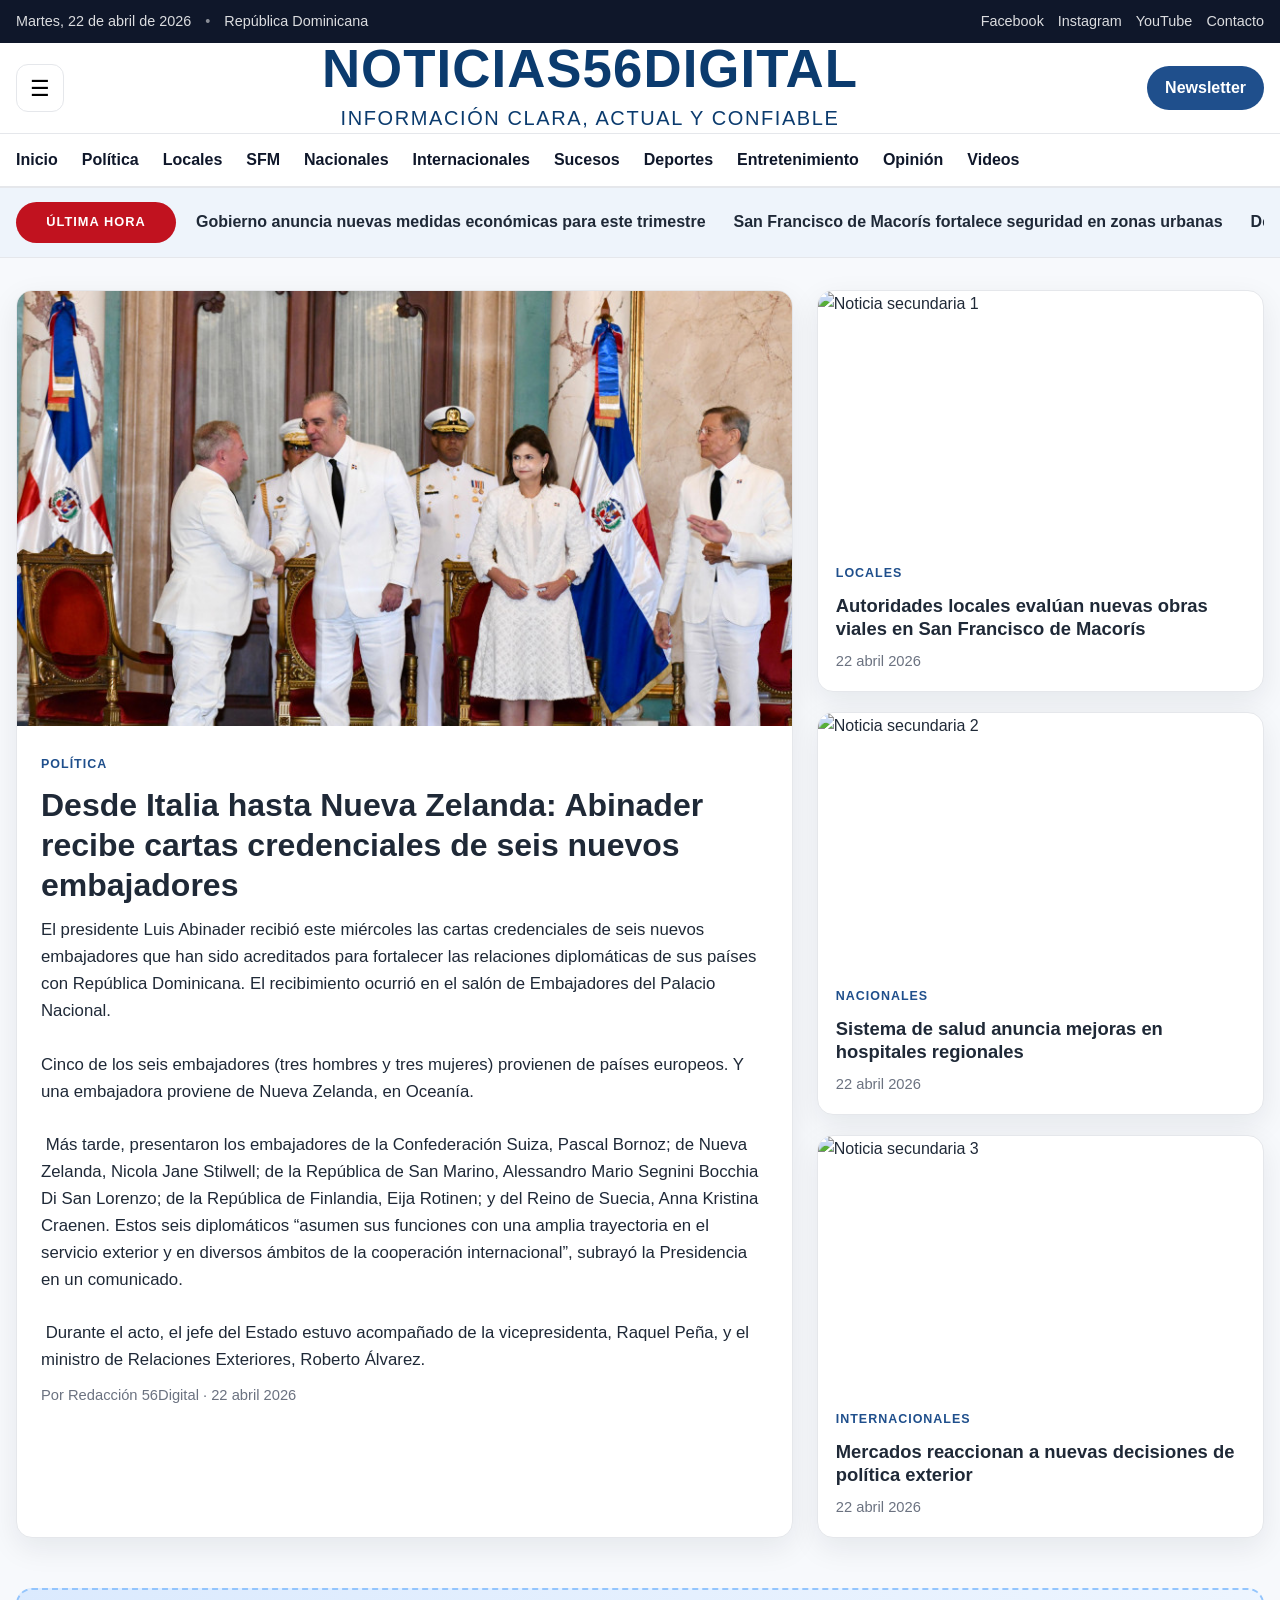
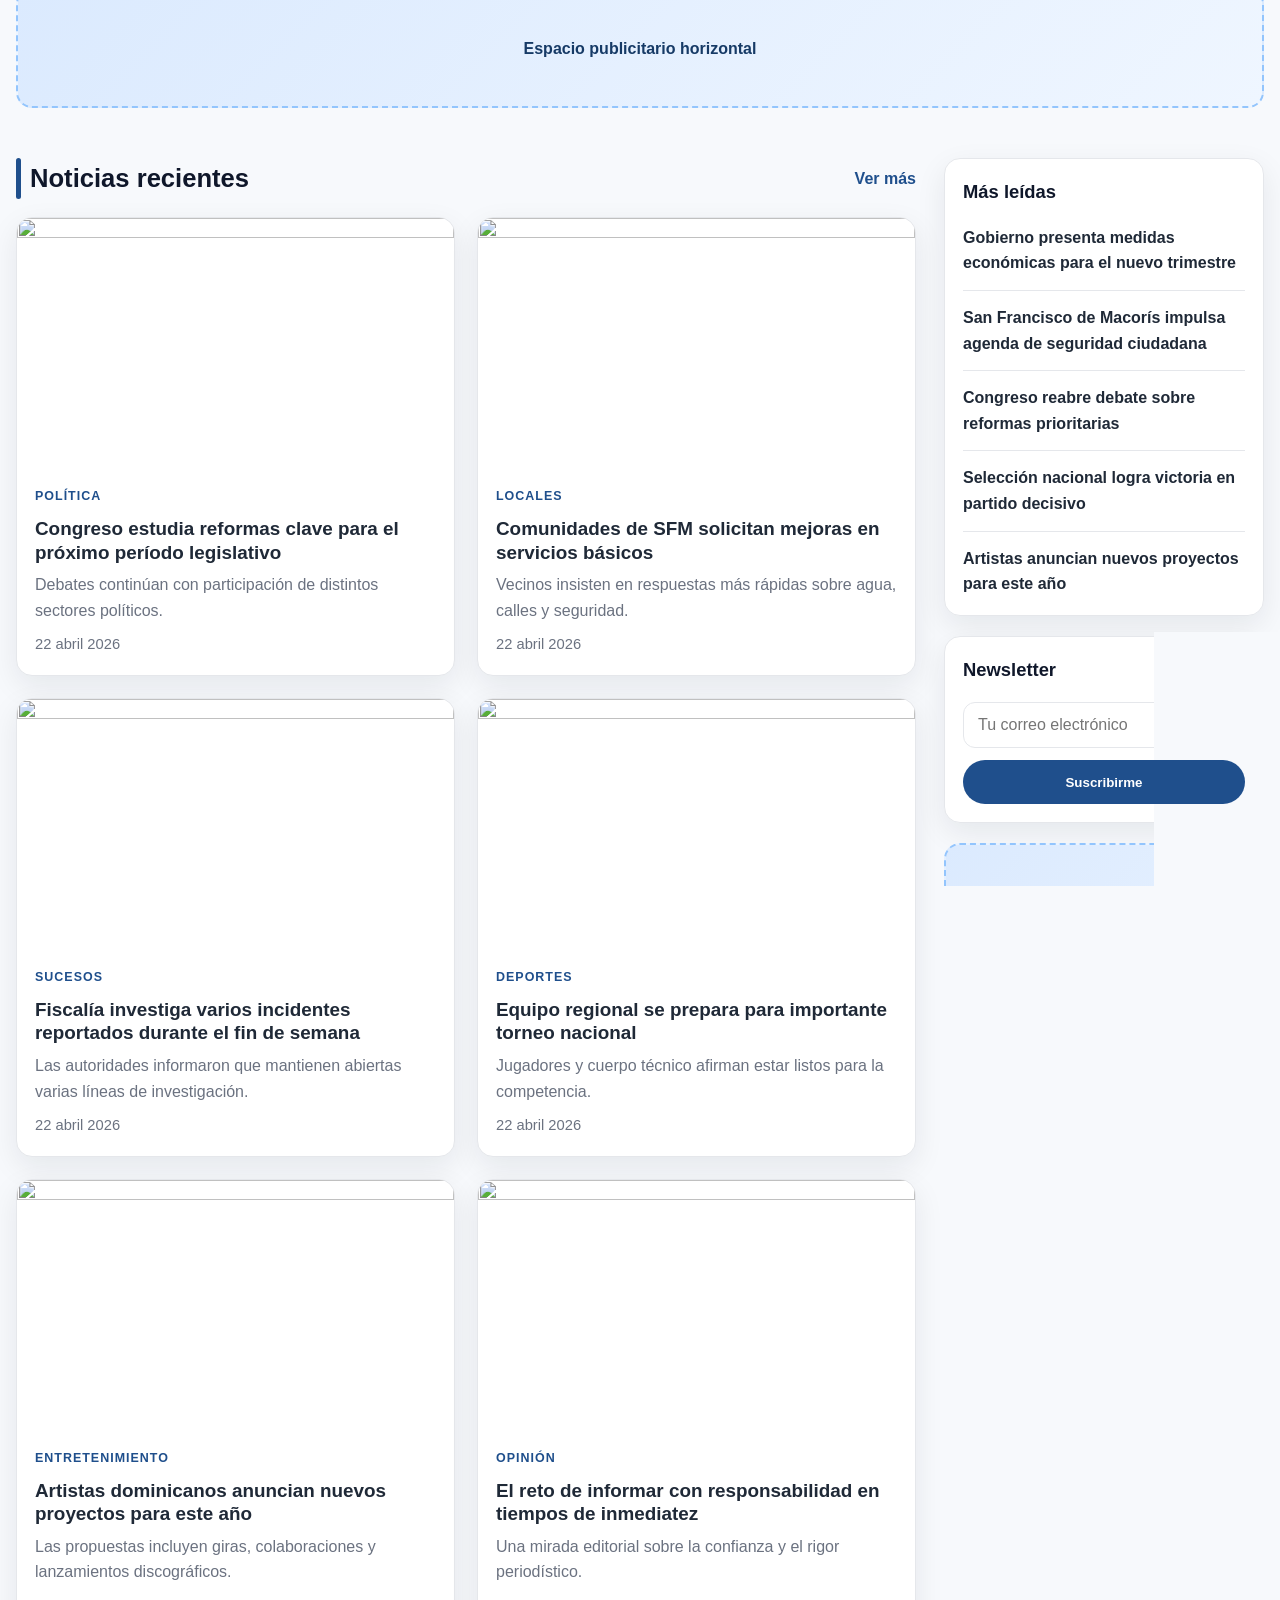
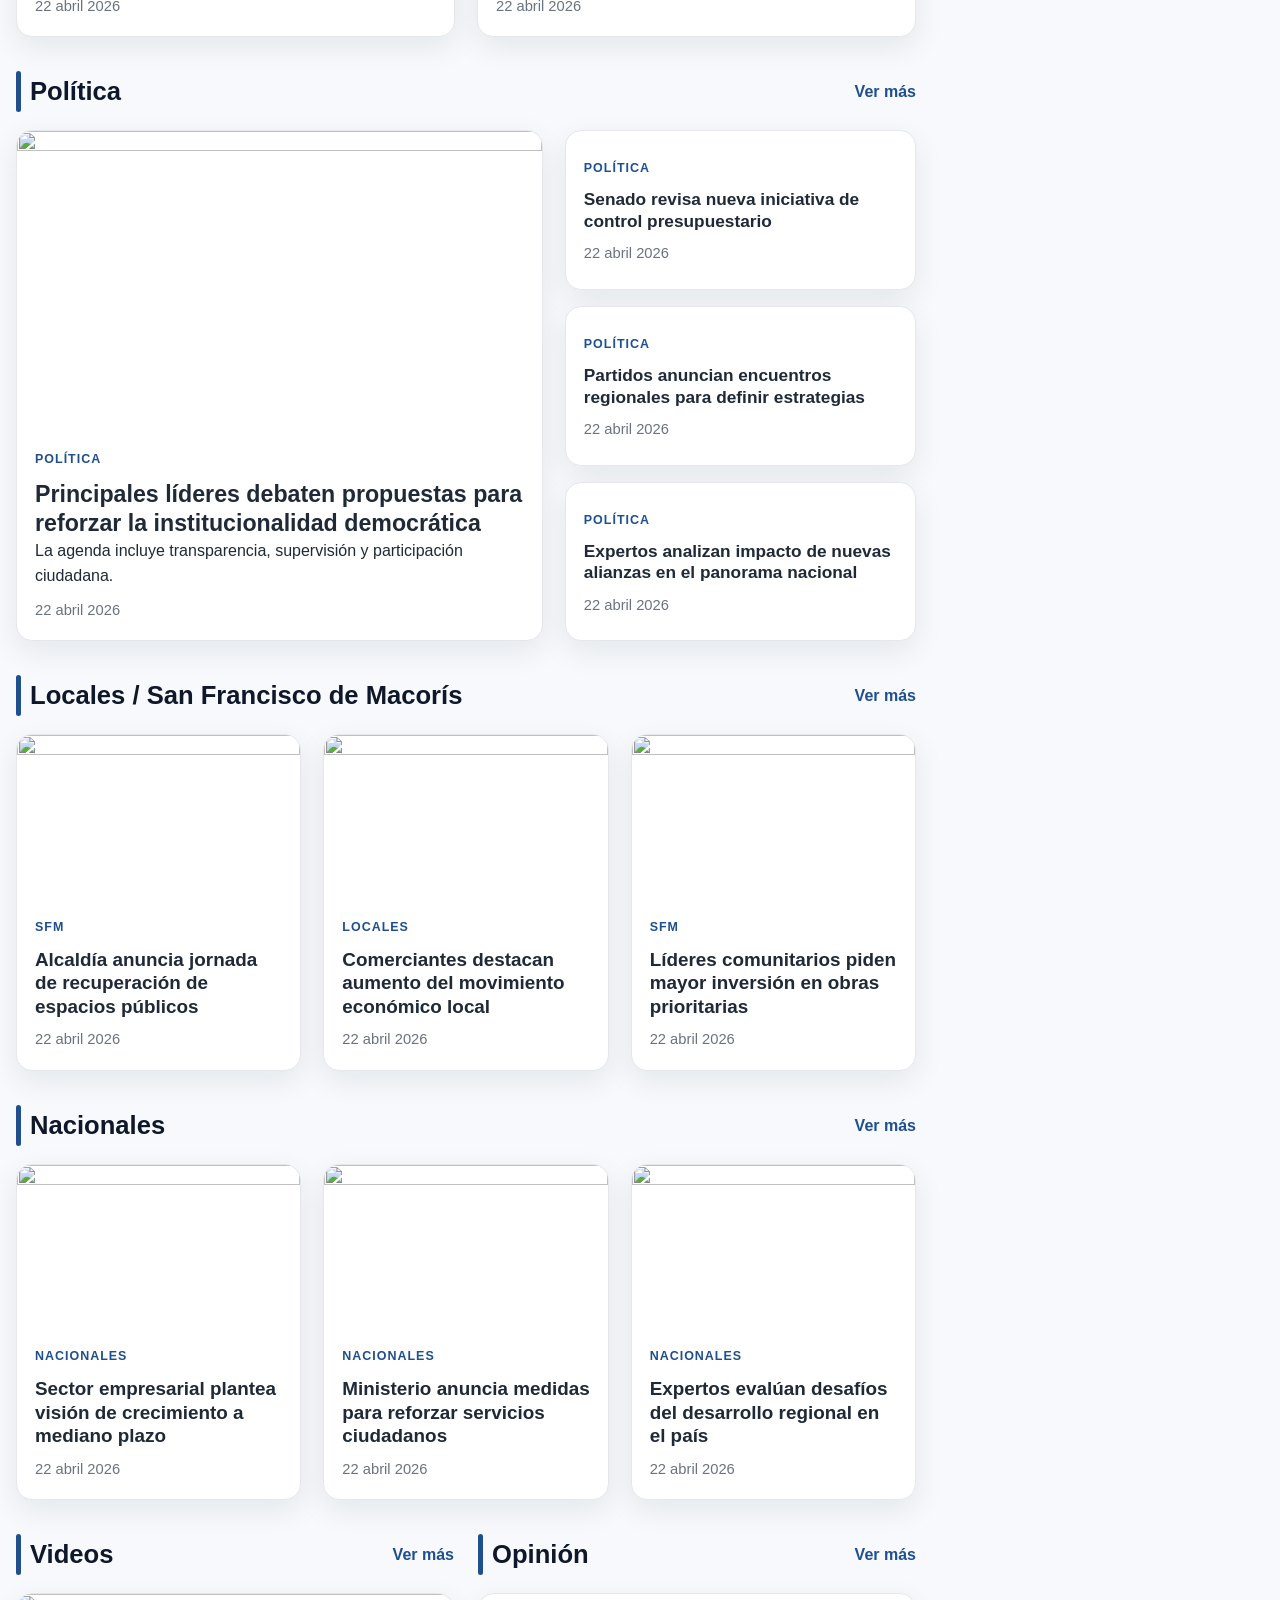
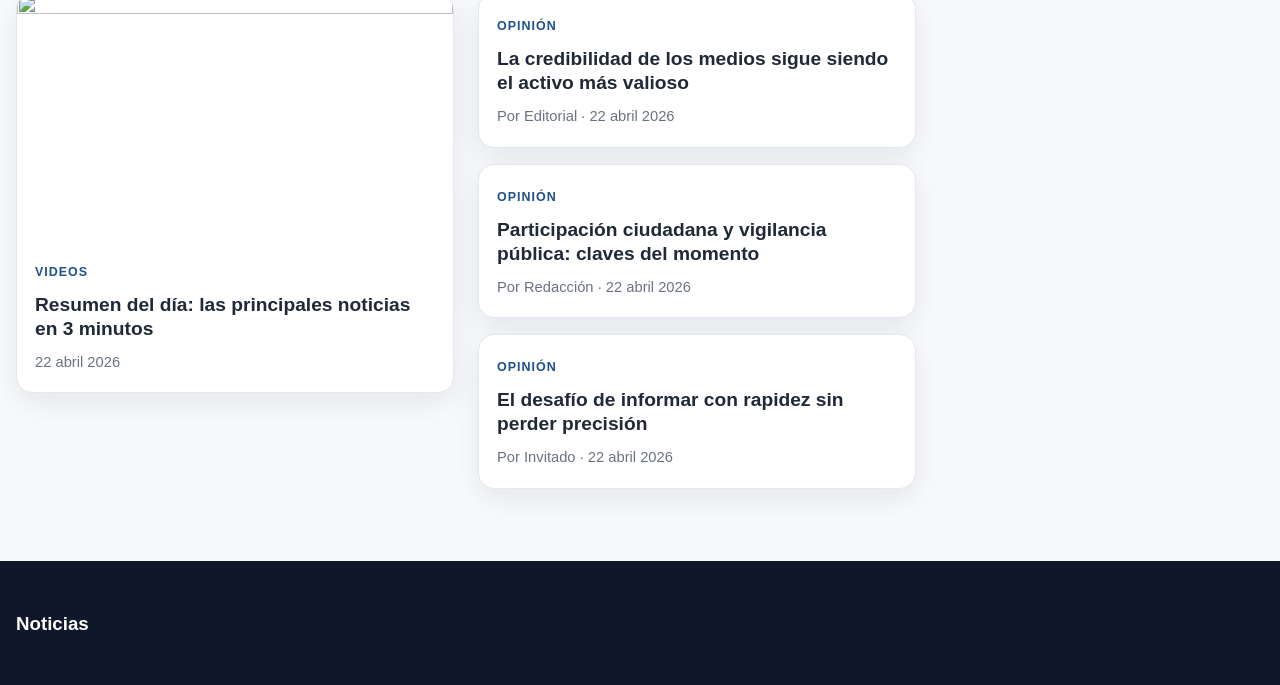
==== commit 2e1886ca: "Update index.html" ====
--- a/noticias56/index.html
+++ b/noticias56/index.html
@@ -32,7 +32,7 @@
       <button class="menu-toggle" aria-label="Abrir menú">☰</button>
 <div class="brand">
   <a href="#">
-    <h1>NOTICIAS56DIGITAL</h1>
+    <h1>NoTICIAS56DIGITAL</h1>
     <p>INFORMACIÓN CLARA, ACTUAL Y CONFIABLE</p>
   </a>
 </div>   
@@ -77,17 +77,21 @@
       <div class="container hero-grid">
         <article class="hero-main card">
           <a href="#" class="image-wrap">
-            <img src="https://via.placeholder.com/900x520" alt="Noticia principal" />
+            <img src="img/italia.jpeg" alt="Noticia principal" />
           </a>
           <div class="card-content hero-content">
             <span class="category">Política</span>
             <h2>
-              <a href="#">Gobierno presenta nuevo pacto nacional para fortalecer la transparencia institucional</a>
+              <a href="#">Desde Italia hasta Nueva Zelanda: Abinader recibe cartas credenciales de seis nuevos embajadores</a>
             </h2>
-            <p>
-              La propuesta busca consolidar mecanismos de control, participación ciudadana y supervisión pública en distintos sectores del país.
-            </p>
-            <div class="meta">Por Redacción 56Digital · 22 abril 2026</div>
+            <p> El presidente Luis Abinader recibió este miércoles las cartas credenciales de seis nuevos embajadores que han sido acreditados para fortalecer las relaciones diplomáticas de sus países con República Dominicana. El recibimiento ocurrió en el salón de Embajadores del Palacio Nacional. </p>
+            <p>&nbsp;</p>
+            <p>Cinco de los seis embajadores (tres hombres y tres mujeres) provienen de países europeos. Y una embajadora proviene de Nueva Zelanda, en Oceanía.</p>
+            <p>&nbsp;</p>
+            <p>&nbsp;Más tarde, presentaron los embajadores de la Confederación Suiza, Pascal Bornoz; de Nueva Zelanda, Nicola Jane Stilwell; de la República de San Marino, Alessandro Mario Segnini Bocchia Di San Lorenzo; de la República de Finlandia, Eija Rotinen; y del Reino de Suecia, Anna Kristina Craenen. Estos seis diplomáticos “asumen sus funciones con una amplia trayectoria en el servicio exterior y en diversos ámbitos de la cooperación internacional”, subrayó la Presidencia en un comunicado.</p>
+            <p>&nbsp;</p>
+<p>&nbsp;Durante el acto, el jefe del Estado estuvo acompañado de la vicepresidenta, Raquel Peña, y el ministro de Relaciones Exteriores, Roberto Álvarez.</p>
+<div class="meta">Por Redacción 56Digital · 22 abril 2026</div>
           </div>
         </article>
 
@@ -420,46 +424,4 @@
   <footer class="site-footer">
     <div class="container footer-grid">
       <div>
-        <h3>Noticias 56Digital</h3>
-        <p>Información clara, actual y confiable.</p>
-      </div>
-
-      <div>
-        <h4>Secciones</h4>
-        <ul>
-          <li><a href="#">Política</a></li>
-          <li><a href="#">Locales</a></li>
-          <li><a href="#">SFM</a></li>
-          <li><a href="#">Nacionales</a></li>
-        </ul>
-      </div>
-
-      <div>
-        <h4>Información</h4>
-        <ul>
-          <li><a href="#">Nosotros</a></li>
-          <li><a href="#">Contacto</a></li>
-          <li><a href="#">Publicidad</a></li>
-          <li><a href="#">Política de privacidad</a></li>
-        </ul>
-      </div>
-
-      <div>
-        <h4>Síguenos</h4>
-        <ul>
-          <li><a href="#">Facebook</a></li>
-          <li><a href="#">Instagram</a></li>
-          <li><a href="#">YouTube</a></li>
-        </ul>
-      </div>
-    </div>
-
-    <div class="footer-bottom">
-      <div class="container">
-        <p>© 2026 Noticias 56Digital. Todos los derechos reservados.</p>
-      </div>
-    </div>
-  </footer>
-
-</body>
-</html>
+        <h3>Noticias 
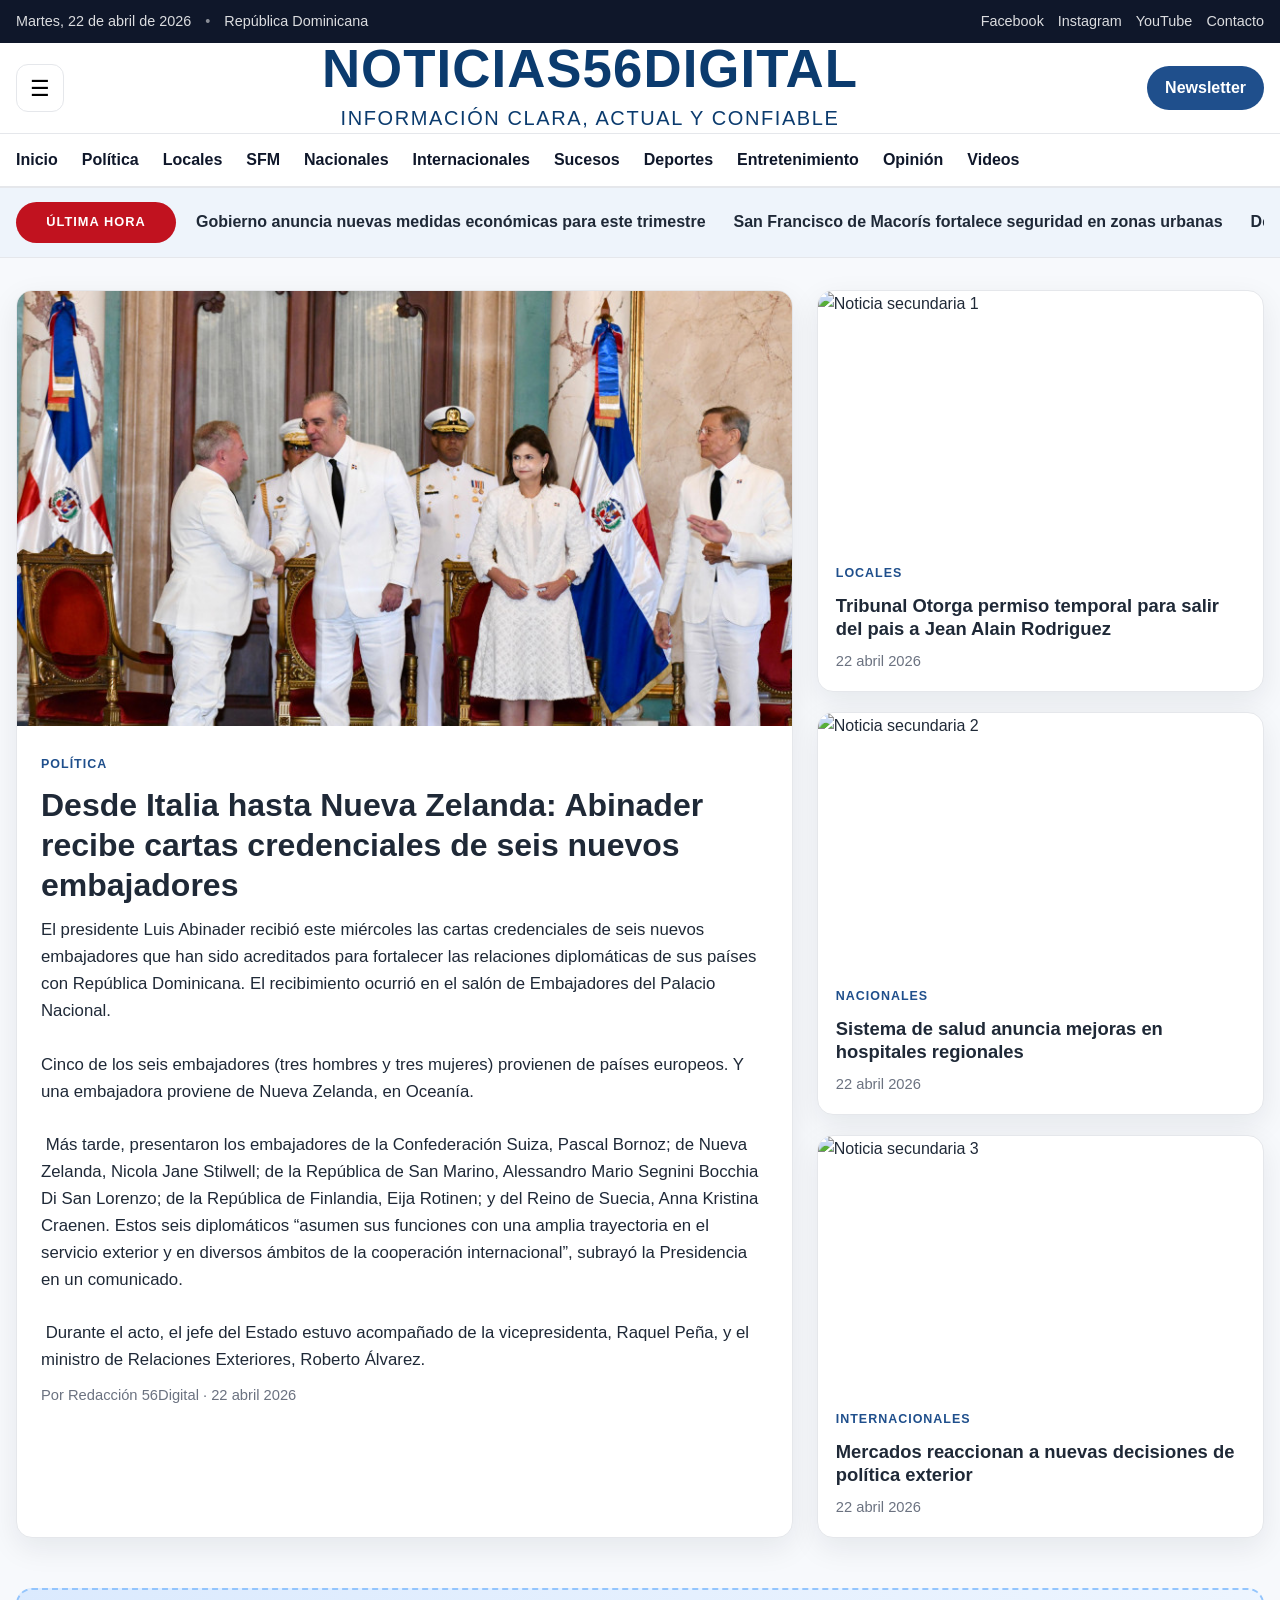
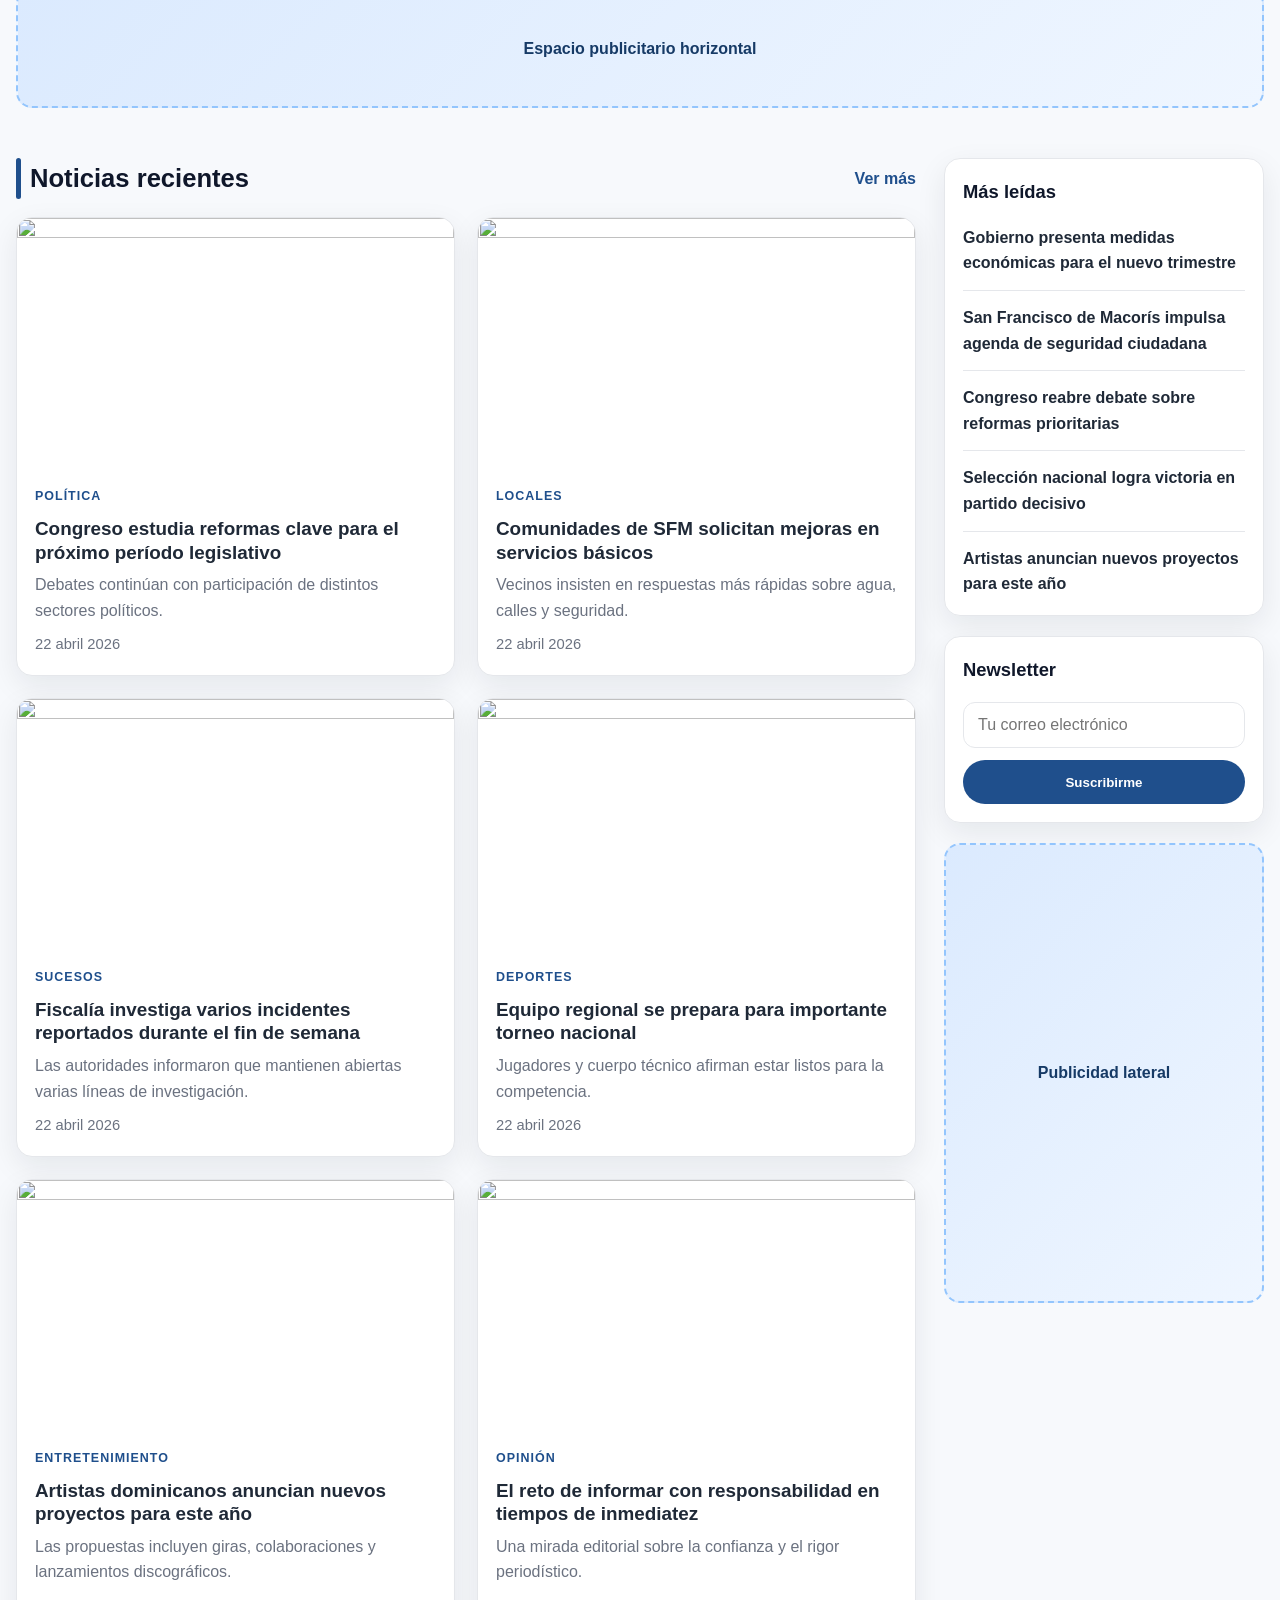
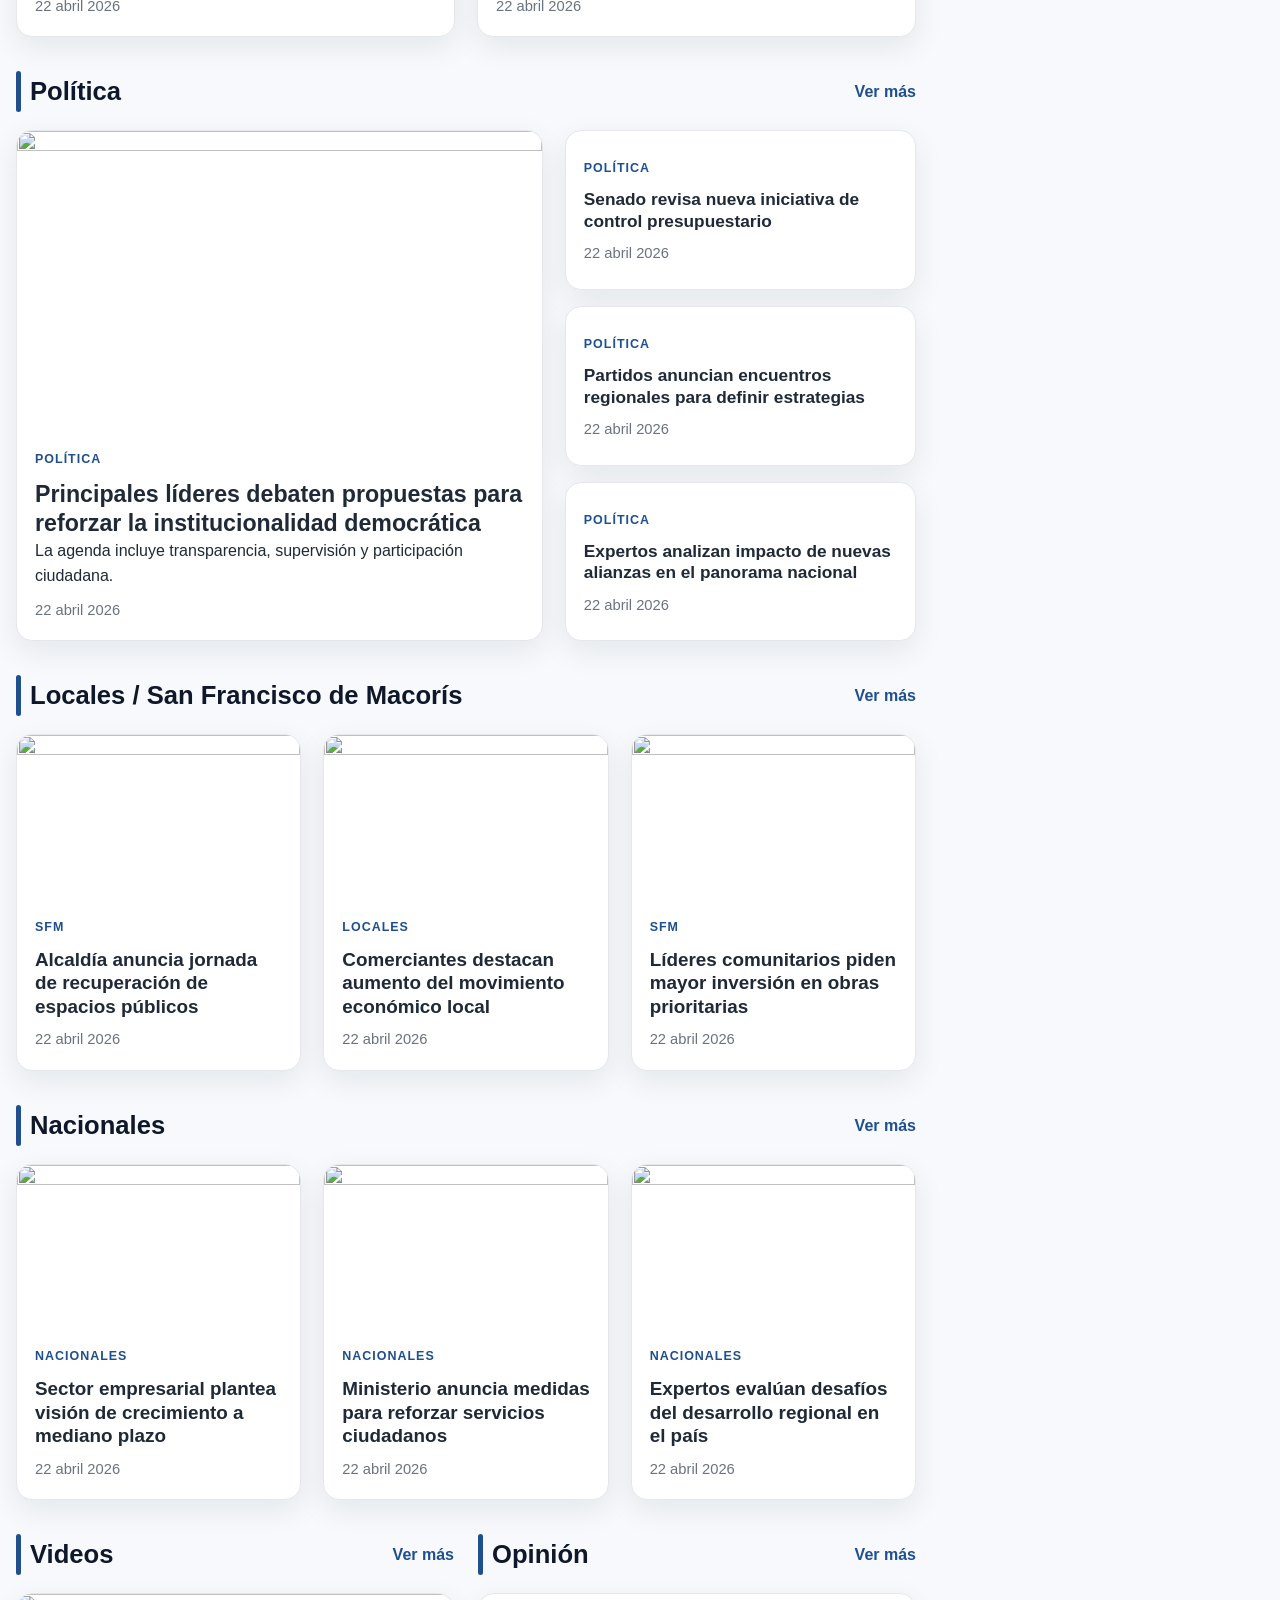
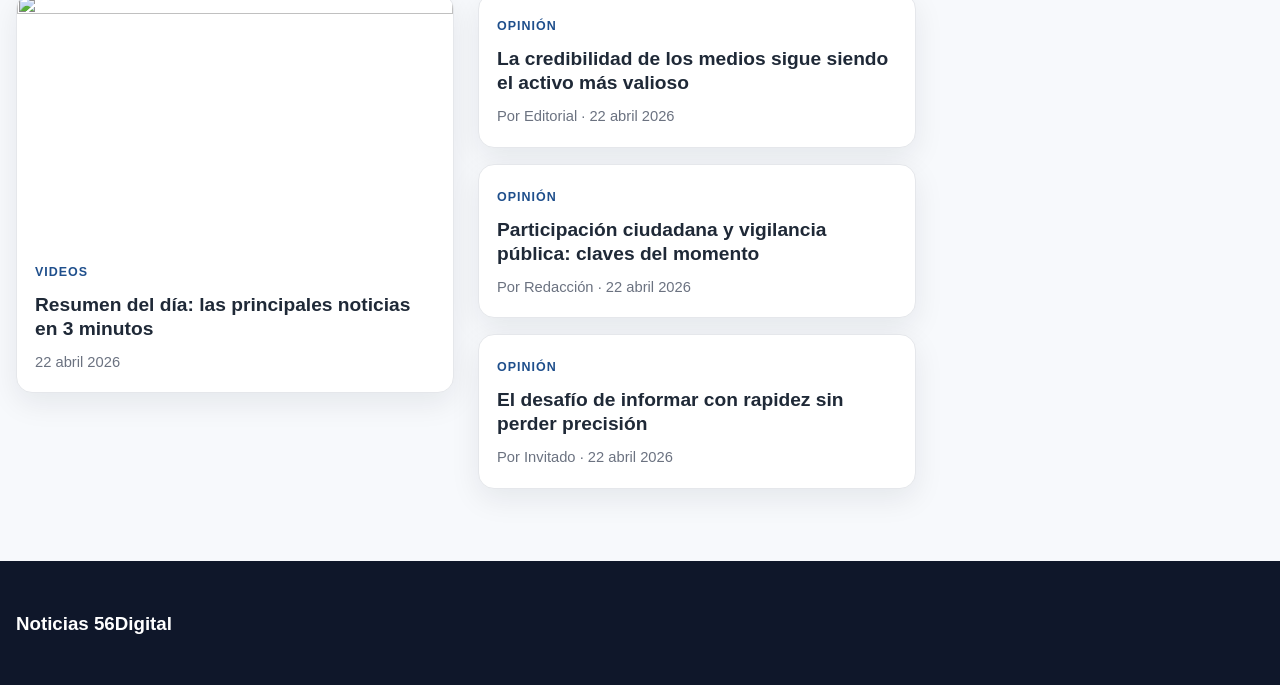
==== commit ca819e86: "Update index.html" ====
--- a/noticias56/index.html
+++ b/noticias56/index.html
@@ -98,11 +98,11 @@
         <div class="hero-side">
           <article class="side-story card">
             <a href="#" class="image-wrap">
-              <img src="https://via.placeholder.com/420x220" alt="Noticia secundaria 1" />
+              <img src="img/yan.jpeg" alt="Noticia secundaria 1" />
             </a>
             <div class="card-content">
               <span class="category">Locales</span>
-              <h3><a href="#">Autoridades locales evalúan nuevas obras viales en San Francisco de Macorís</a></h3>
+              <h3><a href="#">Tribunal Otorga permiso temporal para salir del pais a Jean Alain Rodriguez&nbsp;</a></h3>
               <div class="meta">22 abril 2026</div>
             </div>
           </article>
@@ -424,4 +424,5 @@
   <footer class="site-footer">
     <div class="container footer-grid">
       <div>
-        <h3>Noticias 
+        <h3>Noticias 56Digital</h3>
+  
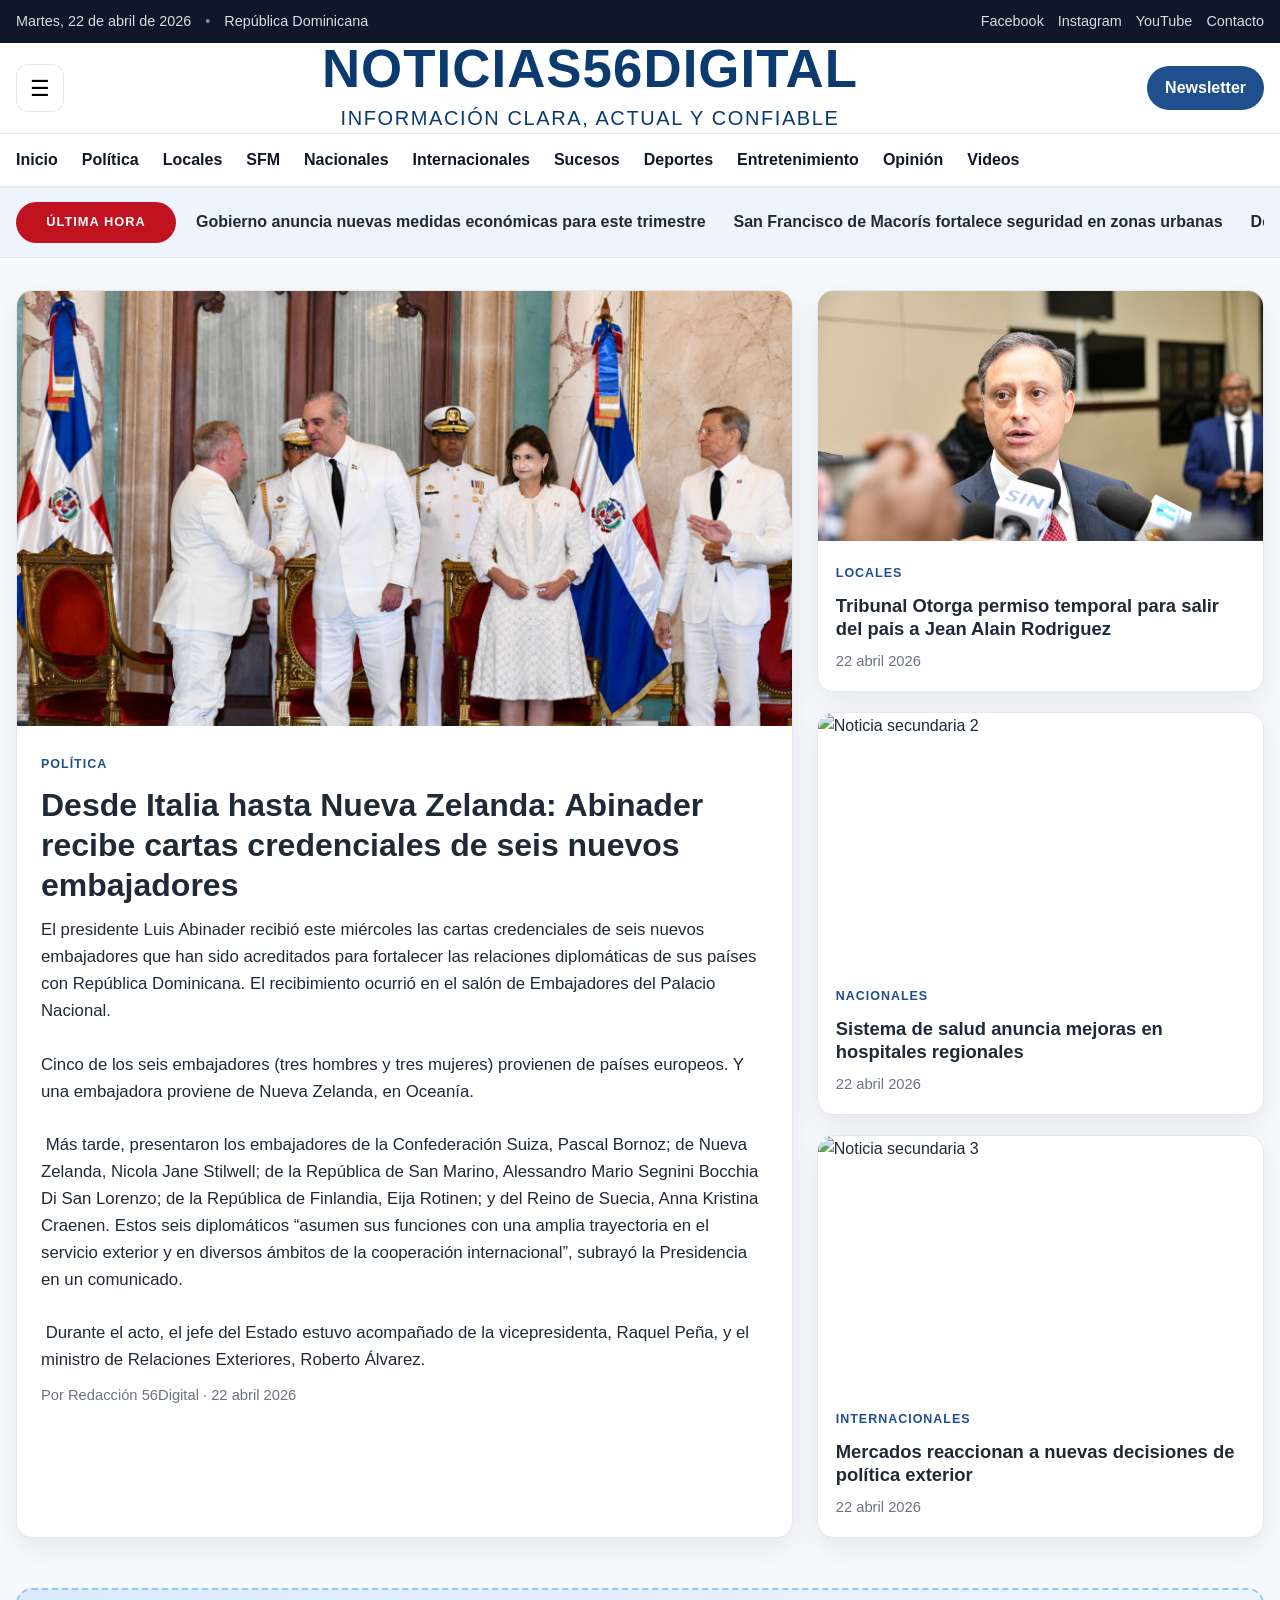
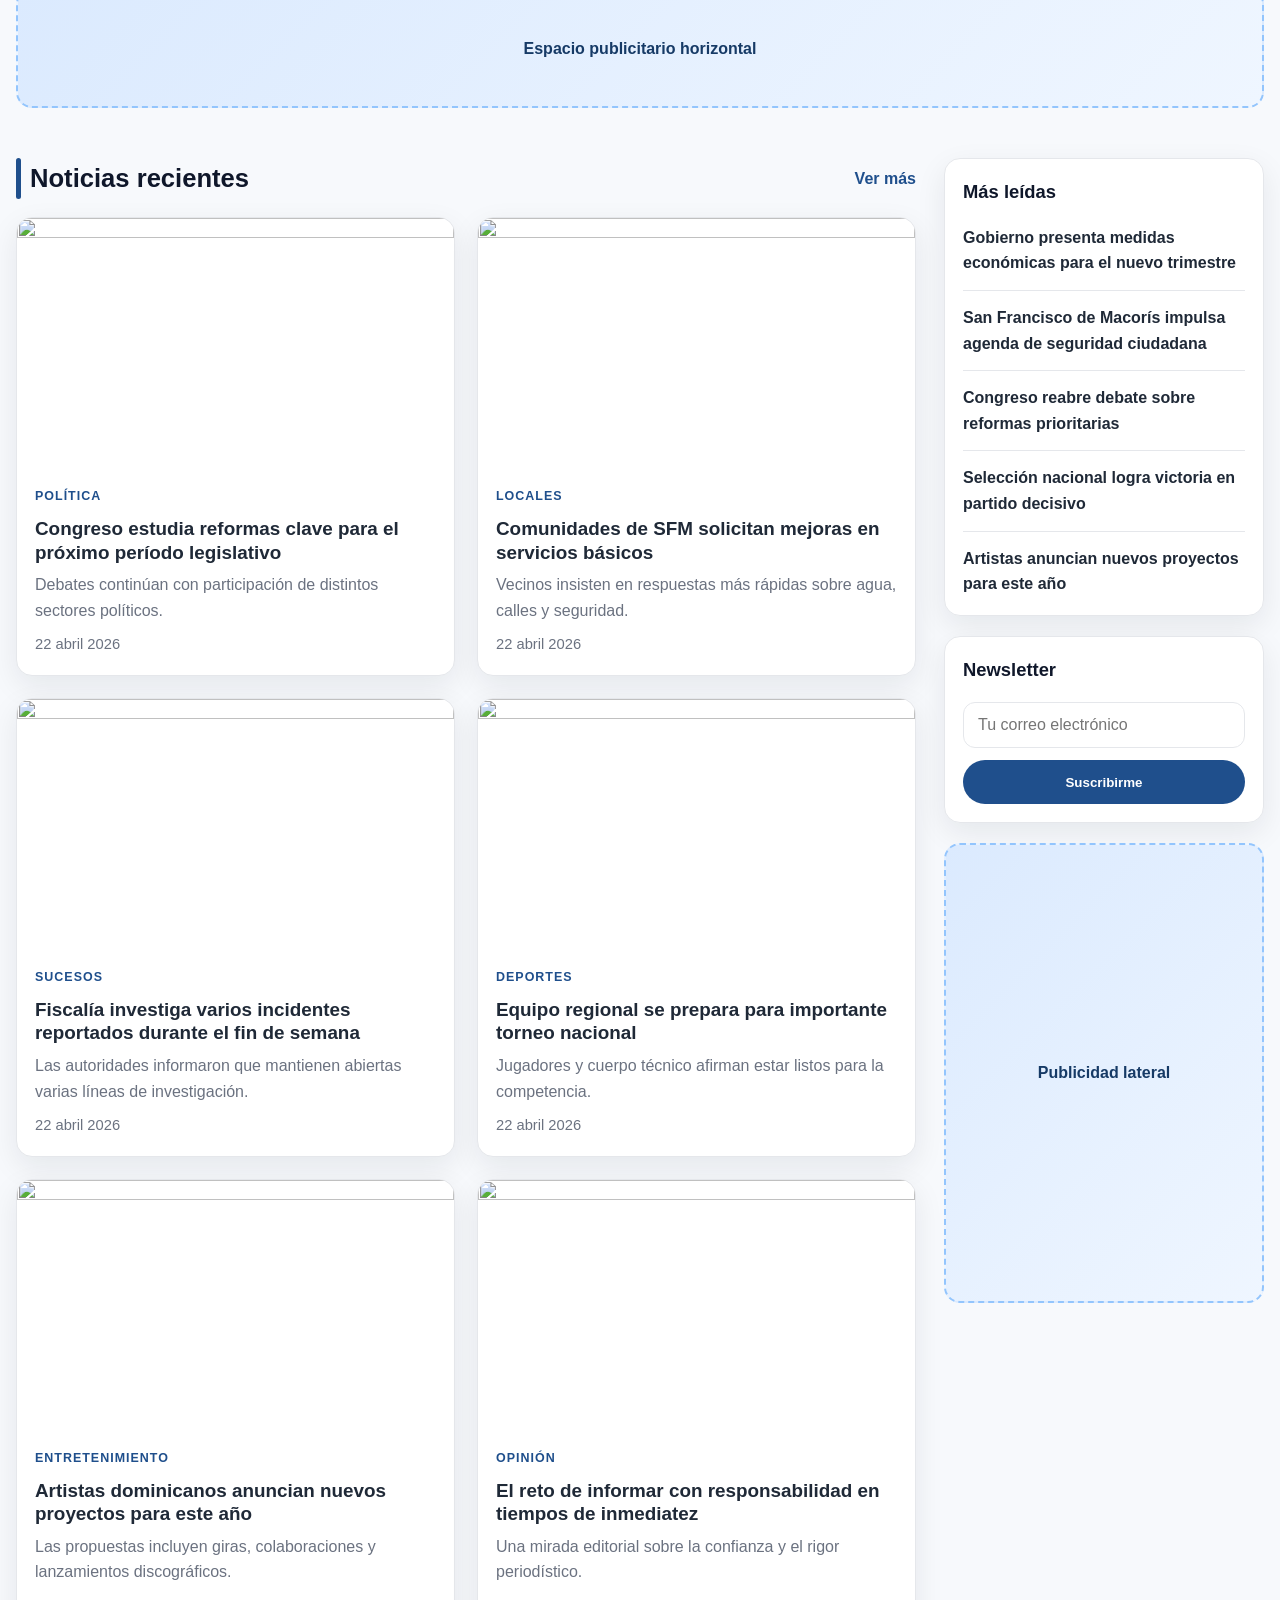
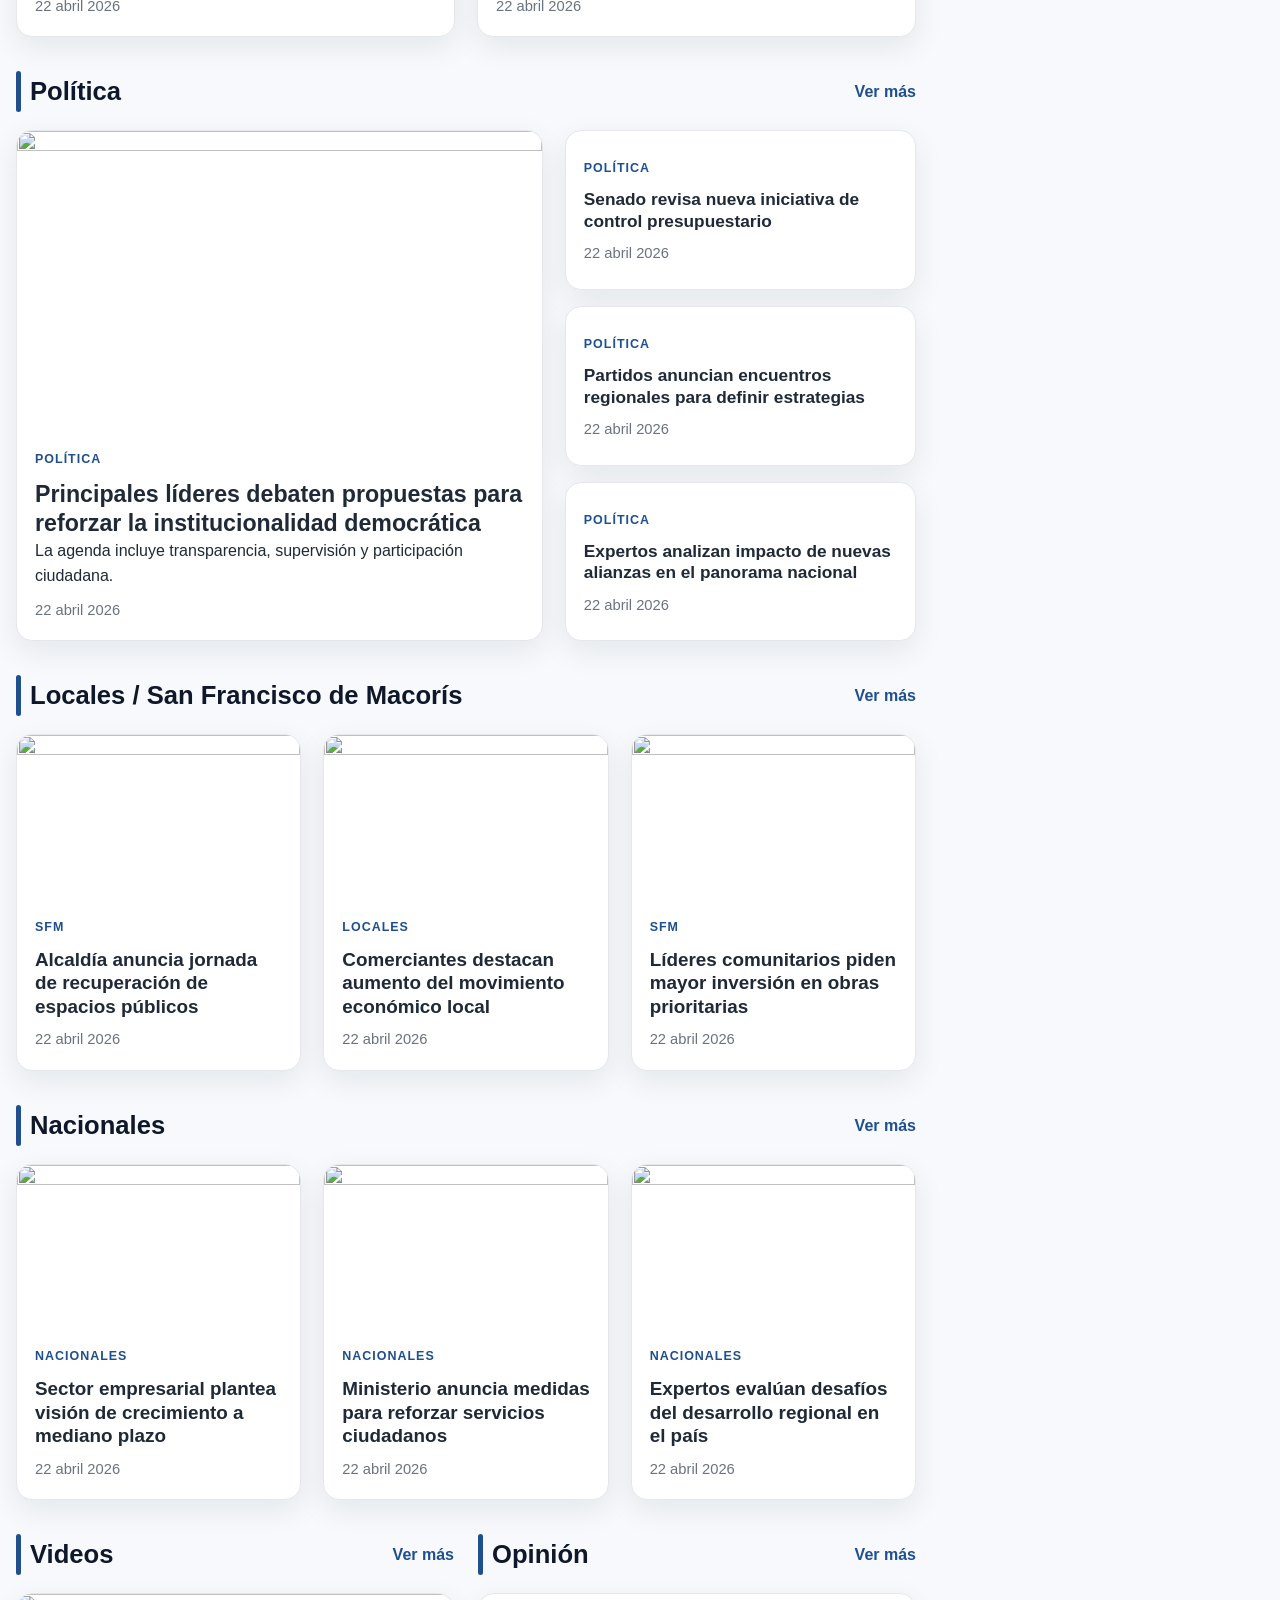
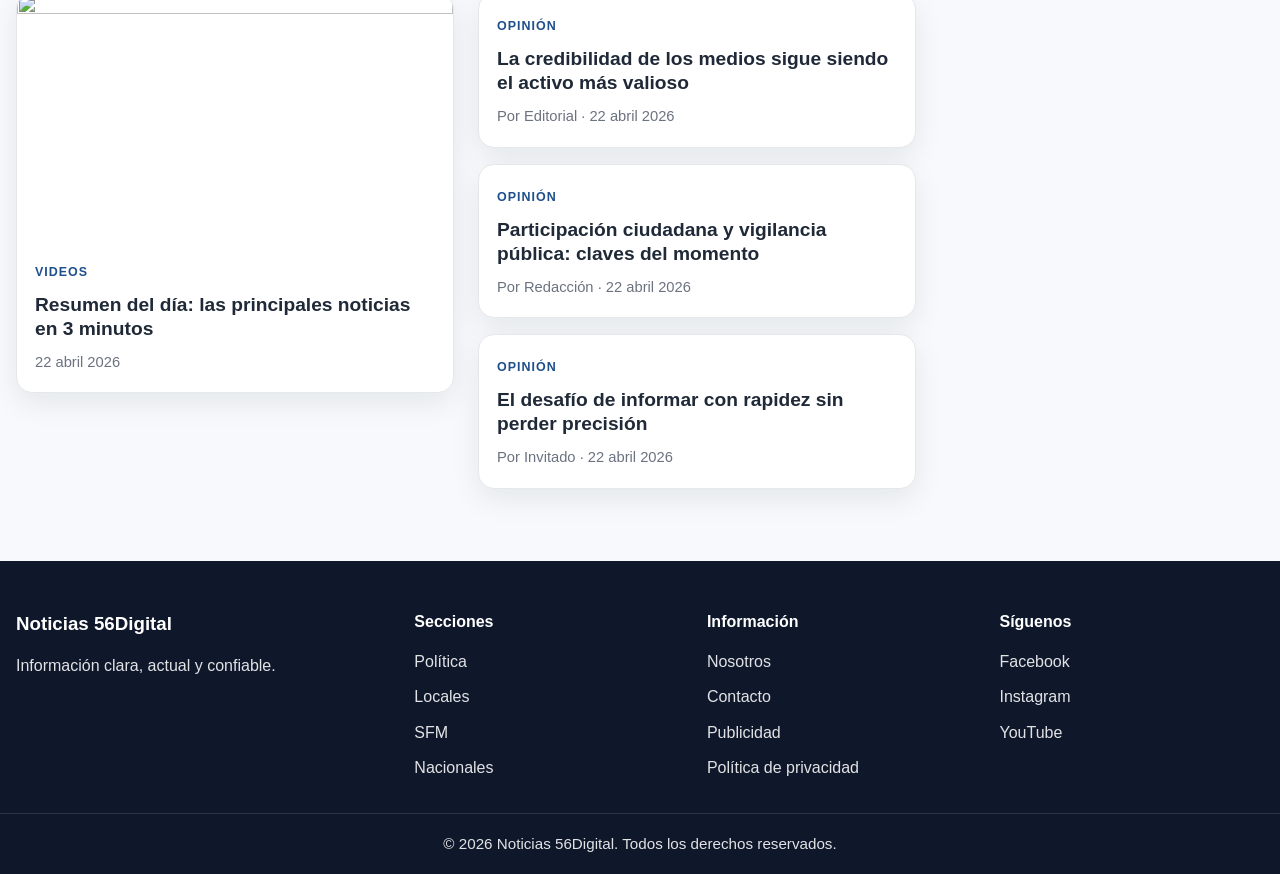
==== commit f8d5cf52: "Update index.html" ====
--- a/noticias56/index.html
+++ b/noticias56/index.html
@@ -102,7 +102,7 @@
             </a>
             <div class="card-content">
               <span class="category">Locales</span>
-              <h3><a href="#">Tribunal Otorga permiso temporal para salir del pais a Jean Alain Rodriguez&nbsp;</a></h3>
+              <h3><a href="secundaria.html">Tribunal Otorga permiso temporal para salir del pais a Jean Alain Rodriguez&nbsp;</a></h3>
               <div class="meta">22 abril 2026</div>
             </div>
           </article>
@@ -425,4 +425,45 @@
     <div class="container footer-grid">
       <div>
         <h3>Noticias 56Digital</h3>
-  
+        <p>Información clara, actual y confiable.</p>
+      </div>
+
+      <div>
+        <h4>Secciones</h4>
+        <ul>
+          <li><a href="#">Política</a></li>
+          <li><a href="#">Locales</a></li>
+          <li><a href="#">SFM</a></li>
+          <li><a href="#">Nacionales</a></li>
+        </ul>
+      </div>
+
+      <div>
+        <h4>Información</h4>
+        <ul>
+          <li><a href="#">Nosotros</a></li>
+          <li><a href="#">Contacto</a></li>
+          <li><a href="#">Publicidad</a></li>
+          <li><a href="#">Política de privacidad</a></li>
+        </ul>
+      </div>
+
+      <div>
+        <h4>Síguenos</h4>
+        <ul>
+          <li><a href="#">Facebook</a></li>
+          <li><a href="#">Instagram</a></li>
+          <li><a href="#">YouTube</a></li>
+        </ul>
+      </div>
+    </div>
+
+    <div class="footer-bottom">
+      <div class="container">
+        <p>© 2026 Noticias 56Digital. Todos los derechos reservados.</p>
+      </div>
+    </div>
+  </footer>
+
+</body>
+</html>
